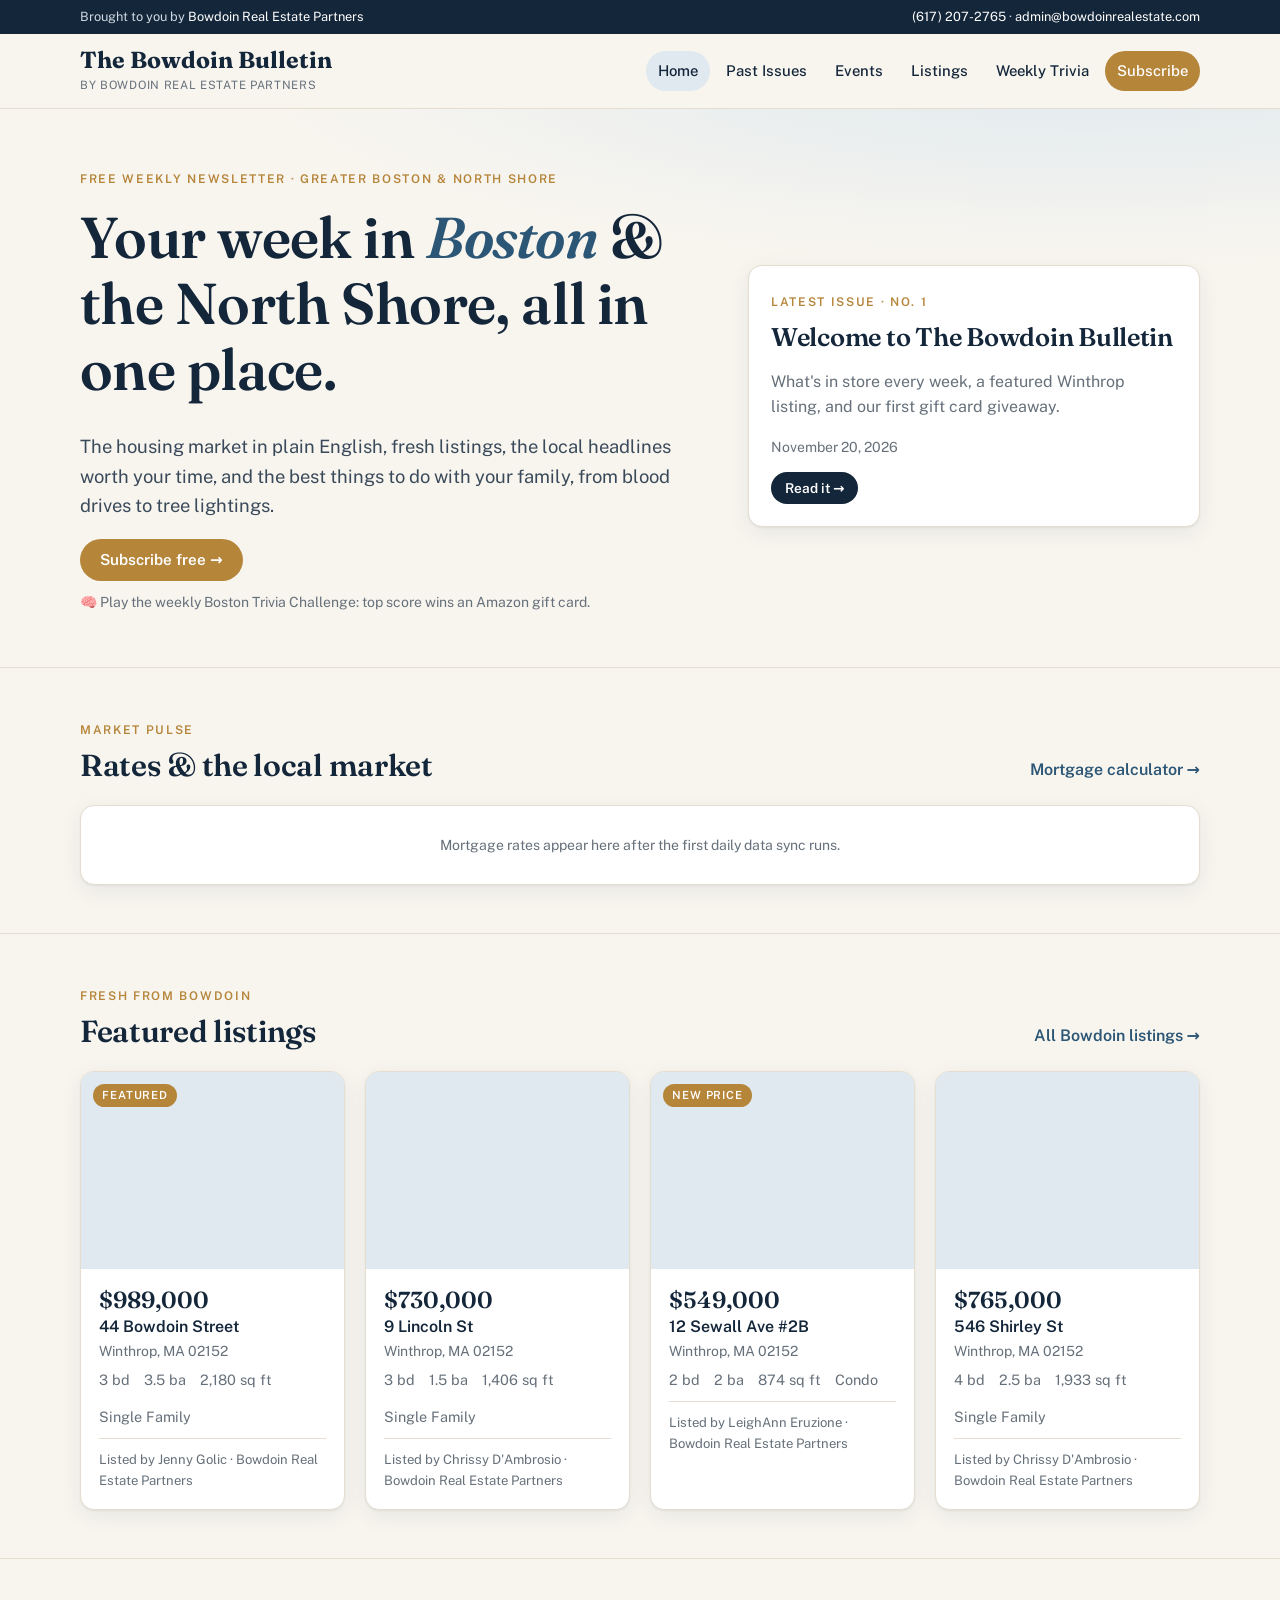
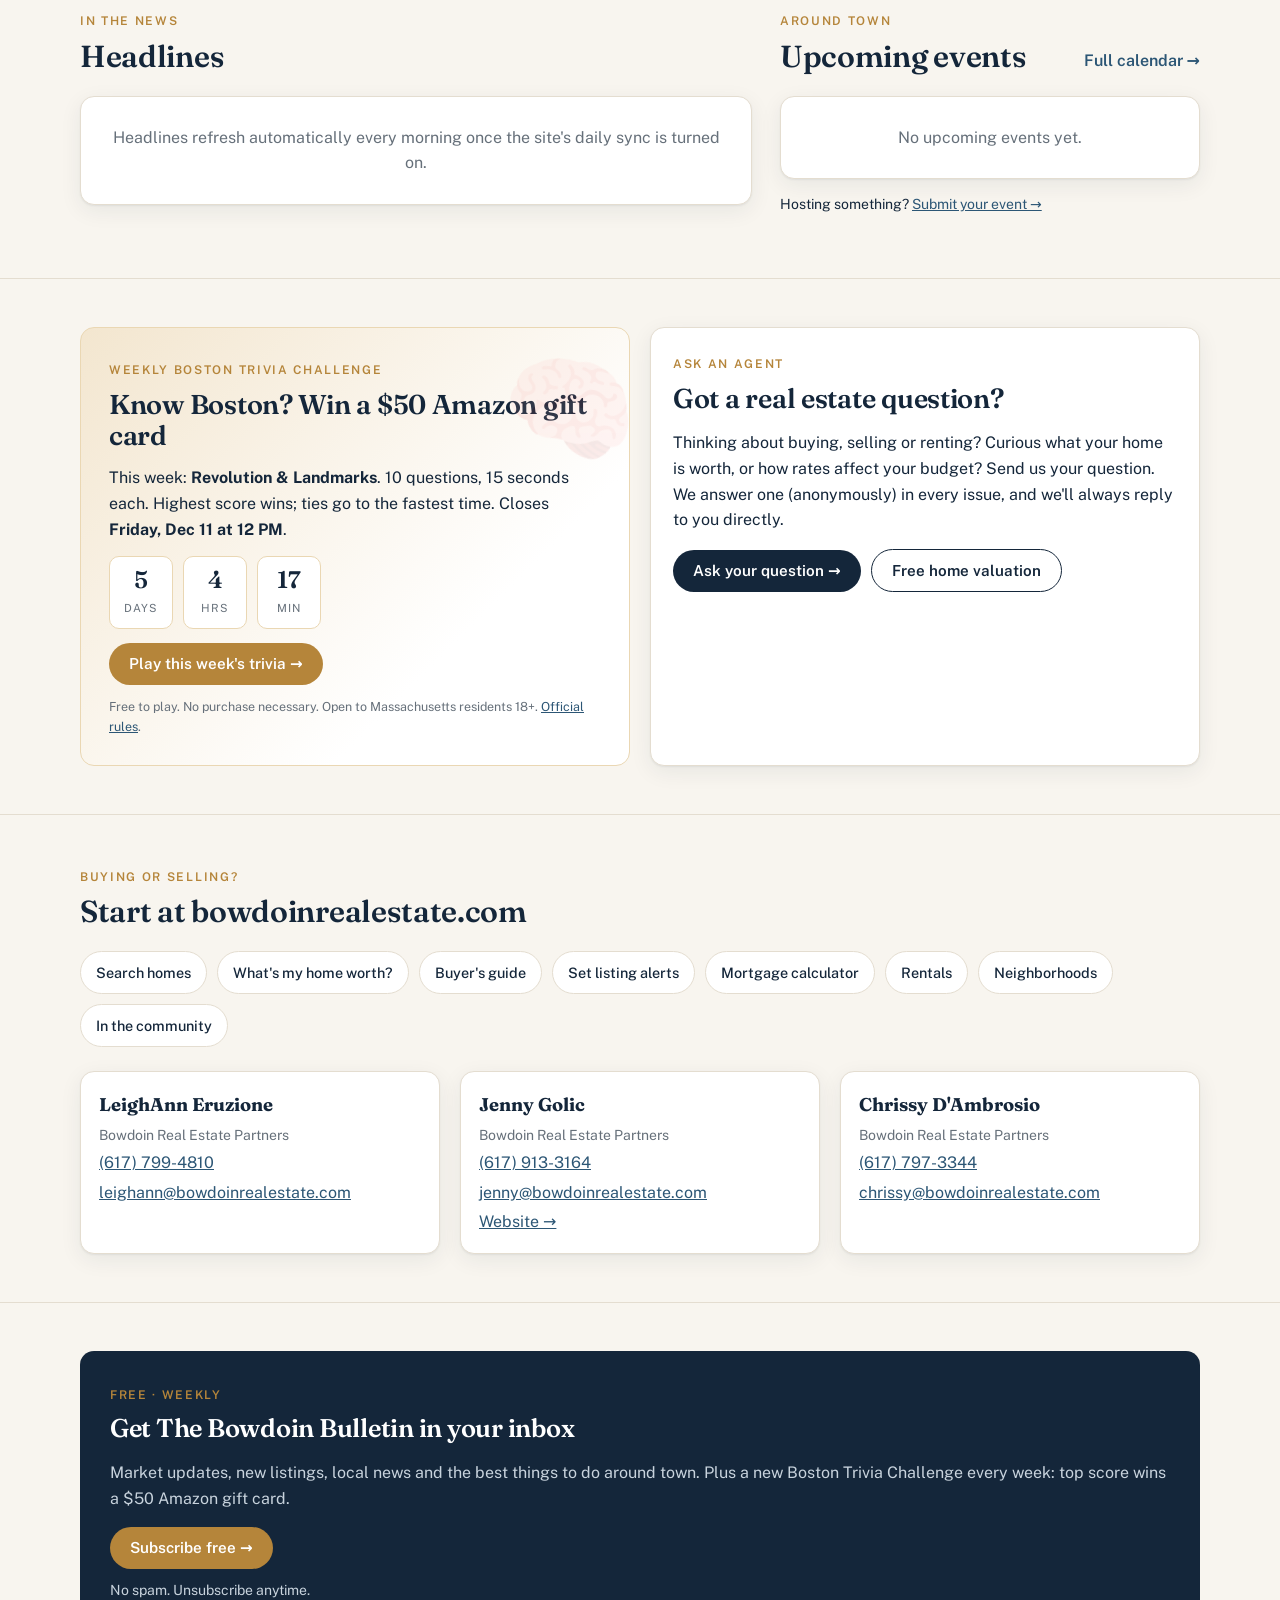
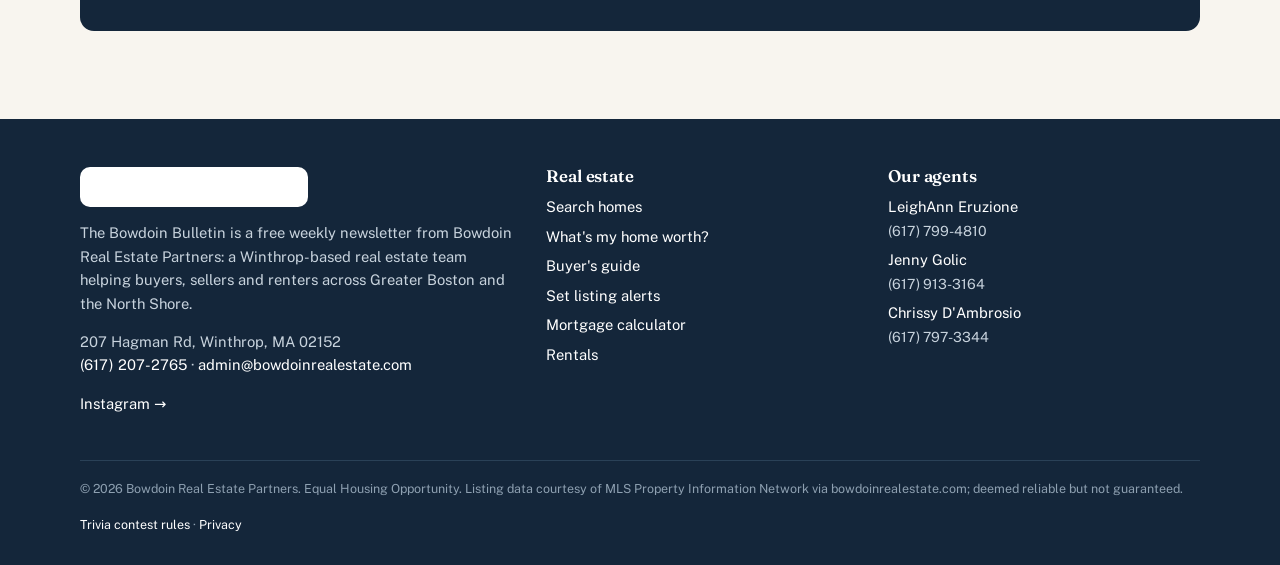
==== index.html @ b5dbdab1 "Add files via upload" ====
<!doctype html>
<html lang="en">
<head>
<meta charset="utf-8"><meta name="viewport" content="width=device-width,initial-scale=1">
<title>Home</title>
<meta name="description" content="A free weekly newsletter from Bowdoin Real Estate Partners: real estate news, Boston & North Shore headlines, local events and a weekly Amazon gift card giveaway.">
<meta property="og:title" content="The Bowdoin Bulletin"><meta property="og:description" content="Real estate, local news & things to do around Boston and the North Shore.">
<meta property="og:image" content="https://brndna-prod.s3.us-east-2.amazonaws.com/logos/brokerage/qqoeOxto20YeJ4pOu4V8xGbUeln1/logo_b227968c.webp">
<link rel="icon" href="assets/favicon.svg">
<link rel="stylesheet" href="assets/style.css">
<script src="assets/app.js" defer></script>
</head>
<body data-page="home">
<main>
  <section class="hero"><div class="wrap hero-grid">
    <div>
      <span class="eyebrow">Free weekly newsletter · Greater Boston &amp; North Shore</span>
      <h1 style="margin-top:14px">Your week in <em>Boston</em> &amp; the North Shore, all in one place.</h1>
      <p class="lead">The housing market in plain English, fresh listings, the local headlines worth your time, and the best things to do with your family, from blood drives to tree lightings.</p>
      <div id="hero-signup"></div>
      <p class="small muted" style="margin-top:10px">🧠 Play the weekly Boston Trivia Challenge: top score wins an Amazon gift card.</p>
    </div>
    <div id="latest"></div>
  </div></section>

  <section class="block"><div class="wrap">
    <div class="sec-head"><div><span class="eyebrow">Market pulse</span><h2>Rates &amp; the local market</h2></div>
      <a class="more" href="https://www.bowdoinrealestate.com/mortgage-calculator" target="_blank" rel="noopener">Mortgage calculator →</a></div>
    <div id="market"></div>
  </div></section>

  <section class="block"><div class="wrap">
    <div class="sec-head"><div><span class="eyebrow">Fresh from Bowdoin</span><h2>Featured listings</h2></div>
      <a class="more" id="listings-more" href="#" target="_blank" rel="noopener">All Bowdoin listings →</a></div>
    <div class="grid g4" id="listings"></div>
  </div></section>

  <section class="block"><div class="wrap two-col">
    <div>
      <div class="sec-head"><div><span class="eyebrow">In the news</span><h2>Headlines</h2></div></div>
      <div id="news"></div>
    </div>
    <div>
      <div class="sec-head"><div><span class="eyebrow">Around town</span><h2>Upcoming events</h2></div><a class="more" href="events.html">Full calendar →</a></div>
      <div class="grid" style="gap:12px" id="events"></div>
      <p class="small" style="margin-top:14px">Hosting something? <a id="event-btn" href="#" target="_blank" rel="noopener">Submit your event →</a></p>
    </div>
  </div></section>

  <section class="block"><div class="wrap grid g2">
    <div id="giveaway"></div>
    <div class="card pad" id="ask">
      <span class="eyebrow">Ask an agent</span>
      <h3 style="font-size:1.7rem;margin-top:8px">Got a real estate question?</h3>
      <p>Thinking about buying, selling or renting? Curious what your home is worth, or how rates affect your budget? Send us your question. We answer one (anonymously) in every issue, and we'll always reply to you directly.</p>
      <a class="btn" id="ask-btn" href="#" target="_blank" rel="noopener">Ask your question →</a>
      <a class="btn ghost" style="margin-left:6px" href="https://www.bowdoinrealestate.com/home-valuation" target="_blank" rel="noopener">Free home valuation</a>
    </div>
  </div></section>

  <section class="block"><div class="wrap">
    <div class="sec-head"><div><span class="eyebrow">Buying or selling?</span><h2>Start at bowdoinrealestate.com</h2></div></div>
    <div class="quick-links" id="quick"></div>
    <div class="grid g3" id="agents" style="margin-top:24px"></div>
  </div></section>

  <section class="block"><div class="wrap" id="signup-box"></div></section>
</main>
</body>
</html>
---- assets/style.css ----
@import url('https://fonts.googleapis.com/css2?family=Fraunces:opsz,wght@9..144,400;9..144,600;9..144,700&family=Public+Sans:wght@400;500;600;700&display=swap');

:root{
  --ink:#14263a; --harbor:#2c5675; --sea:#dfe9ef; --brass:#b5853a; --brass-soft:#f3e6cf;
  --paper:#f8f5ef; --card:#ffffff; --line:#e4ddd0; --muted:#66707a; --good:#2f7a52; --bad:#a8432f;
  --radius:14px; --shadow:0 1px 2px rgba(20,38,58,.06),0 6px 22px rgba(20,38,58,.07);
  --serif:'Fraunces',Georgia,serif; --sans:'Public Sans',system-ui,-apple-system,Segoe UI,sans-serif;
}
*{box-sizing:border-box}
html{scroll-behavior:smooth}
body{margin:0;background:var(--paper);color:var(--ink);font:16px/1.6 var(--sans);-webkit-font-smoothing:antialiased}
img{max-width:100%;display:block}
a{color:var(--harbor)}
a:hover{color:var(--brass)}
h1,h2,h3,h4{font-family:var(--serif);line-height:1.15;margin:0 0 .5em;font-weight:600;letter-spacing:-.01em}
.wrap{max-width:1160px;margin:0 auto;padding:0 20px}
.muted{color:var(--muted)}
.small{font-size:.875rem}
.eyebrow{font:600 .75rem/1 var(--sans);letter-spacing:.14em;text-transform:uppercase;color:var(--brass)}

/* ---------- header ---------- */
.topbar{background:var(--ink);color:#cfd9e2;font-size:.8rem}
.topbar .wrap{display:flex;justify-content:space-between;gap:12px;padding:7px 20px;flex-wrap:wrap}
.topbar a{color:#fff;text-decoration:none}
.masthead{background:var(--paper);border-bottom:1px solid var(--line);position:sticky;top:0;z-index:20;backdrop-filter:saturate(1.2) blur(6px)}
.masthead .wrap{display:flex;align-items:center;justify-content:space-between;gap:16px;padding:14px 20px}
.brand{display:flex;align-items:center;gap:12px;text-decoration:none;color:var(--ink)}
.brand-name{font:700 1.45rem/1 var(--serif)}
.brand-sub{font-size:.72rem;color:var(--muted);letter-spacing:.06em;text-transform:uppercase;margin-top:4px}
nav.main{display:flex;gap:4px;flex-wrap:wrap;align-items:center}
nav.main a{text-decoration:none;color:var(--ink);font-weight:500;font-size:.93rem;padding:8px 12px;border-radius:999px}
nav.main a:hover,nav.main a.active{background:var(--sea);color:var(--ink)}
nav.main a.cta{background:var(--brass);color:#fff}
nav.main a.cta:hover{background:var(--ink)}
.menu-btn{display:none;background:none;border:1px solid var(--line);border-radius:10px;padding:8px 12px;font:inherit}
@media (max-width:860px){
  .menu-btn{display:block}
  nav.main{display:none;position:absolute;top:100%;left:0;right:0;background:var(--paper);flex-direction:column;align-items:stretch;padding:10px 20px 18px;border-bottom:1px solid var(--line)}
  nav.main.open{display:flex}
}

/* ---------- hero ---------- */
.hero{padding:56px 0 40px;border-bottom:1px solid var(--line);background:
  radial-gradient(1200px 300px at 85% -10%,var(--sea),transparent 70%)}
.hero-grid{display:grid;grid-template-columns:1.25fr .9fr;gap:40px;align-items:center}
.hero h1{font-size:clamp(2.2rem,4.6vw,3.6rem);font-weight:600}
.hero h1 em{font-style:italic;color:var(--harbor)}
.hero p.lead{font-size:1.15rem;color:#3a4a5a;max-width:34em}
@media (max-width:860px){.hero-grid{grid-template-columns:1fr}}

/* ---------- sections & cards ---------- */
section.block{padding:48px 0}
section.block + section.block{border-top:1px solid var(--line)}
.sec-head{display:flex;justify-content:space-between;align-items:end;gap:16px;margin-bottom:22px;flex-wrap:wrap}
.sec-head h2{font-size:1.9rem;margin:6px 0 0}
.sec-head a.more{font-weight:600;text-decoration:none;white-space:nowrap}
.card{background:var(--card);border:1px solid var(--line);border-radius:var(--radius);box-shadow:var(--shadow)}
.pad{padding:22px}
.grid{display:grid;gap:20px}
.g2{grid-template-columns:repeat(2,1fr)} .g3{grid-template-columns:repeat(3,1fr)} .g4{grid-template-columns:repeat(4,1fr)}
@media (max-width:980px){.g4{grid-template-columns:repeat(2,1fr)} .g3{grid-template-columns:repeat(2,1fr)}}
@media (max-width:640px){.g2,.g3,.g4{grid-template-columns:1fr}}
.two-col{display:grid;grid-template-columns:1.6fr 1fr;gap:28px}
@media (max-width:900px){.two-col{grid-template-columns:1fr}}

.btn{display:inline-flex;align-items:center;gap:8px;border:0;border-radius:999px;padding:12px 20px;font:600 .95rem var(--sans);cursor:pointer;text-decoration:none;background:var(--ink);color:#fff;transition:.15s}
.btn:hover{background:var(--brass);color:#fff}
.btn.brass{background:var(--brass)} .btn.brass:hover{background:var(--ink)}
.btn.ghost{background:transparent;color:var(--ink);border:1px solid var(--ink)}
.btn.ghost:hover{background:var(--ink);color:#fff}
.btn.sm{padding:8px 14px;font-size:.85rem}

/* ---------- signup ---------- */
.signup{display:flex;gap:8px;flex-wrap:wrap;margin-top:16px}
.signup input{flex:1 1 220px;padding:13px 16px;border:1px solid var(--line);border-radius:999px;font:inherit;background:#fff}
.signup input:focus{outline:2px solid var(--harbor);outline-offset:1px}
.signup-box{background:var(--ink);color:#fff;border-radius:var(--radius);padding:30px}
.signup-box h3{font-size:1.6rem}
.signup-box p{color:#c8d3dd}
.signup-box .btn{background:var(--brass)} .signup-box .btn:hover{background:#fff;color:var(--ink)}

/* ---------- listing ---------- */
.listing{overflow:hidden;display:flex;flex-direction:column;text-decoration:none;color:inherit;transition:transform .15s}
.listing:hover{transform:translateY(-3px);color:inherit}
.listing .ph{aspect-ratio:4/3;background:var(--sea) center/cover no-repeat;position:relative}
.listing .badge{position:absolute;top:12px;left:12px}
.listing .body{padding:16px 18px 18px}
.listing .price{font:600 1.45rem var(--serif)}
.listing .addr{font-weight:600}
.listing .facts{display:flex;gap:14px;color:var(--muted);font-size:.9rem;margin-top:6px;flex-wrap:wrap}
.listing .agent{font-size:.82rem;color:var(--muted);margin-top:10px;border-top:1px solid var(--line);padding-top:10px}
.listing.wide{flex-direction:row}
.listing.wide .ph{flex:0 0 46%;aspect-ratio:auto;min-height:240px}
@media (max-width:640px){.listing.wide{flex-direction:column}.listing.wide .ph{min-height:200px}}
.badge{display:inline-block;font:600 .7rem/1 var(--sans);letter-spacing:.08em;text-transform:uppercase;padding:6px 9px;border-radius:999px;background:var(--brass);color:#fff}
.badge.alt{background:var(--sea);color:var(--ink)}
.badge.warn{background:#fde7d9;color:#8a3a1a}

/* ---------- events ---------- */
.event{display:grid;grid-template-columns:72px 1fr;gap:16px;padding:16px;align-items:start}
.datebox{background:var(--sea);border-radius:12px;text-align:center;padding:8px 0}
.datebox .m{font:700 .72rem var(--sans);letter-spacing:.12em;text-transform:uppercase;color:var(--harbor)}
.datebox .d{font:600 1.8rem/1.05 var(--serif)}
.datebox .w{font-size:.72rem;color:var(--muted)}
.event h4{font-size:1.12rem;margin:0 0 4px}
.event .meta{font-size:.87rem;color:var(--muted)}
.event .desc{font-size:.93rem;margin:6px 0 8px}
.event .acts{display:flex;gap:10px;flex-wrap:wrap;font-size:.85rem}
.event .acts a,.event .acts button{background:none;border:0;padding:0;color:var(--harbor);font:600 .85rem var(--sans);cursor:pointer;text-decoration:none}
.chips{display:flex;gap:8px;flex-wrap:wrap;margin-bottom:18px}
.chip{border:1px solid var(--line);background:#fff;border-radius:999px;padding:7px 14px;font:500 .87rem var(--sans);cursor:pointer;color:var(--ink)}
.chip.on{background:var(--ink);border-color:var(--ink);color:#fff}
.filters{display:flex;gap:10px;flex-wrap:wrap;margin-bottom:14px}
.filters select,.filters input{padding:9px 12px;border-radius:10px;border:1px solid var(--line);font:inherit;background:#fff}

/* ---------- news ---------- */
.news-list{list-style:none;margin:0;padding:0}
.news-list li{padding:12px 0;border-bottom:1px solid var(--line)}
.news-list li:last-child{border-bottom:0}
.news-list a{text-decoration:none;color:var(--ink);font-weight:600}
.news-list a:hover{color:var(--harbor)}
.news-list .src{font-size:.8rem;color:var(--muted)}
.tabs{display:flex;gap:4px;border-bottom:1px solid var(--line);margin-bottom:6px;flex-wrap:wrap}
.tab{background:none;border:0;padding:10px 12px;font:600 .9rem var(--sans);color:var(--muted);cursor:pointer;border-bottom:2px solid transparent}
.tab.on{color:var(--ink);border-color:var(--brass)}

/* ---------- market ---------- */
.stat{padding:18px}
.stat .v{font:600 2rem/1.1 var(--serif)}
.stat .l{font-size:.85rem;color:var(--muted)}
.stat .c{font-size:.82rem;font-weight:600}
.up{color:var(--bad)} .down{color:var(--good)}

/* ---------- giveaway ---------- */
.give{background:linear-gradient(135deg,var(--brass-soft),#fff 70%);border:1px solid #ead7b3;border-radius:var(--radius);padding:28px;position:relative;overflow:hidden}
.give h3{font-size:1.7rem}
.give .count{display:flex;gap:10px;margin:14px 0}
.give .count div{background:#fff;border:1px solid #ead7b3;border-radius:10px;padding:8px 12px;text-align:center;min-width:64px}
.give .count b{display:block;font:600 1.5rem var(--serif)}
.give .count span{font-size:.7rem;text-transform:uppercase;letter-spacing:.1em;color:var(--muted)}
.give .fine{font-size:.78rem;color:var(--muted);margin-top:12px}
.give .gift{position:absolute;right:-10px;top:-10px;font-size:110px;opacity:.12;transform:rotate(12deg)}

/* ---------- issue / prose ---------- */
.prose{max-width:720px;margin:0 auto;font-size:1.06rem}
.prose h1{font-size:2.5rem}
.prose h2{font-size:1.6rem;margin-top:2.2em;padding-top:1em;border-top:1px solid var(--line)}
.prose p,.prose ul,.prose ol{margin:0 0 1.1em}
.prose .embed{margin:18px 0 22px}
.prose blockquote{margin:0 0 1.2em;padding:6px 18px;border-left:3px solid var(--brass);color:#3a4a5a}
.issue-row{display:grid;grid-template-columns:110px 1fr auto;gap:20px;align-items:center;padding:18px 22px;text-decoration:none;color:inherit}
.issue-row:hover{color:inherit;background:#fffdf8}
.issue-row .no{font:600 1.6rem var(--serif);color:var(--brass)}
@media (max-width:640px){.issue-row{grid-template-columns:1fr}}

/* ---------- footer ---------- */
footer.site{background:var(--ink);color:#c8d3dd;padding:48px 0 30px;margin-top:40px;font-size:.92rem}
footer.site a{color:#fff;text-decoration:none}
footer.site a:hover{color:var(--brass-soft)}
footer.site h4{color:#fff;font-size:1.05rem}
footer.site ul{list-style:none;padding:0;margin:0}
footer.site li{margin:6px 0}
.foot-grid{display:grid;grid-template-columns:1.4fr 1fr 1fr;gap:30px}
@media (max-width:780px){.foot-grid{grid-template-columns:1fr}}
.legal{border-top:1px solid #2a4157;margin-top:30px;padding-top:18px;font-size:.78rem;color:#8ea0b1;display:flex;justify-content:space-between;gap:16px;flex-wrap:wrap}
.logo-chip{background:#fff;border-radius:10px;padding:8px 12px;display:inline-block}
.logo-chip img{height:38px;width:auto}

.empty{padding:28px;text-align:center;color:var(--muted)}
.notice{background:#fff7e6;border:1px solid #f1d9a6;border-radius:10px;padding:10px 14px;font-size:.88rem;margin-bottom:16px}
.agent-card{padding:18px;display:flex;flex-direction:column;gap:4px}
.agent-card b{font-family:var(--serif);font-size:1.15rem}
.quick-links{display:flex;flex-wrap:wrap;gap:10px}
.quick-links a{background:#fff;border:1px solid var(--line);border-radius:999px;padding:9px 15px;text-decoration:none;color:var(--ink);font-weight:500;font-size:.9rem}
.quick-links a:hover{border-color:var(--brass);color:var(--brass)}
iframe.form{width:100%;min-height:900px;border:0;border-radius:var(--radius);background:#fff}
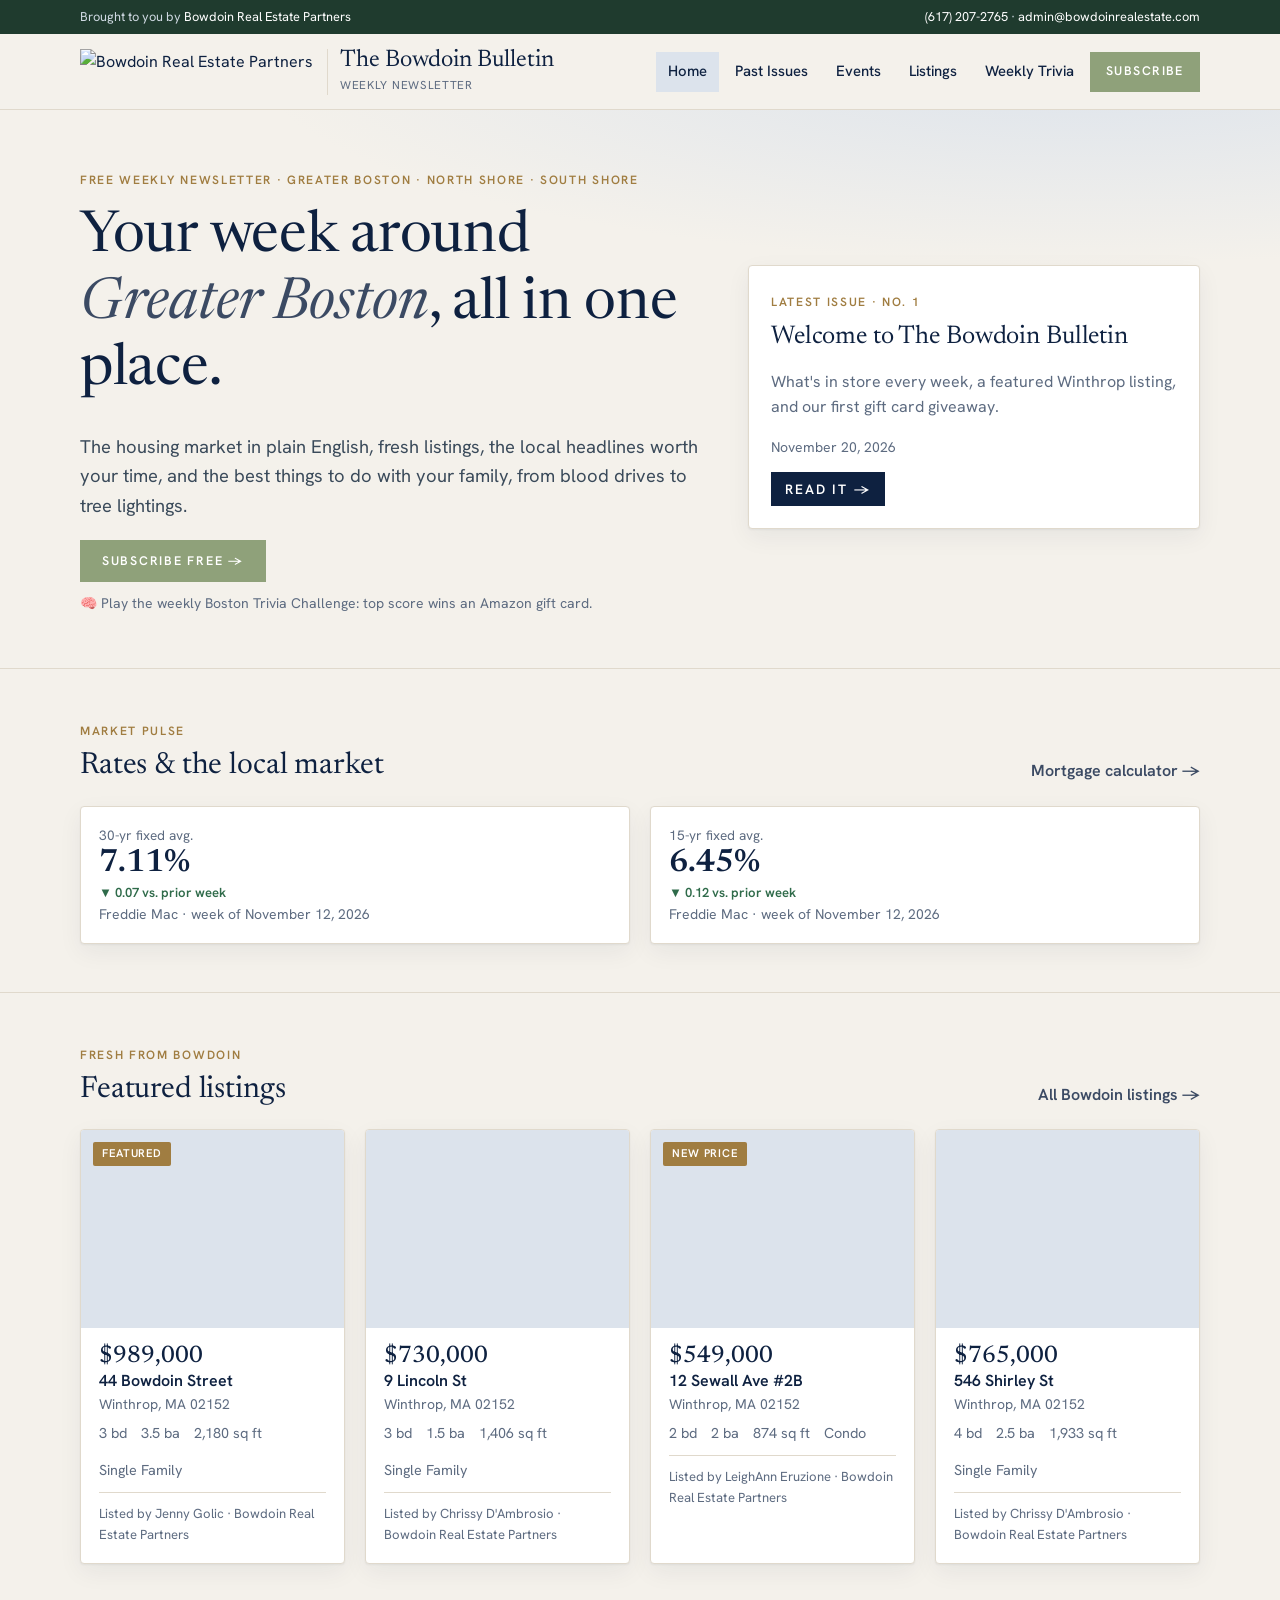
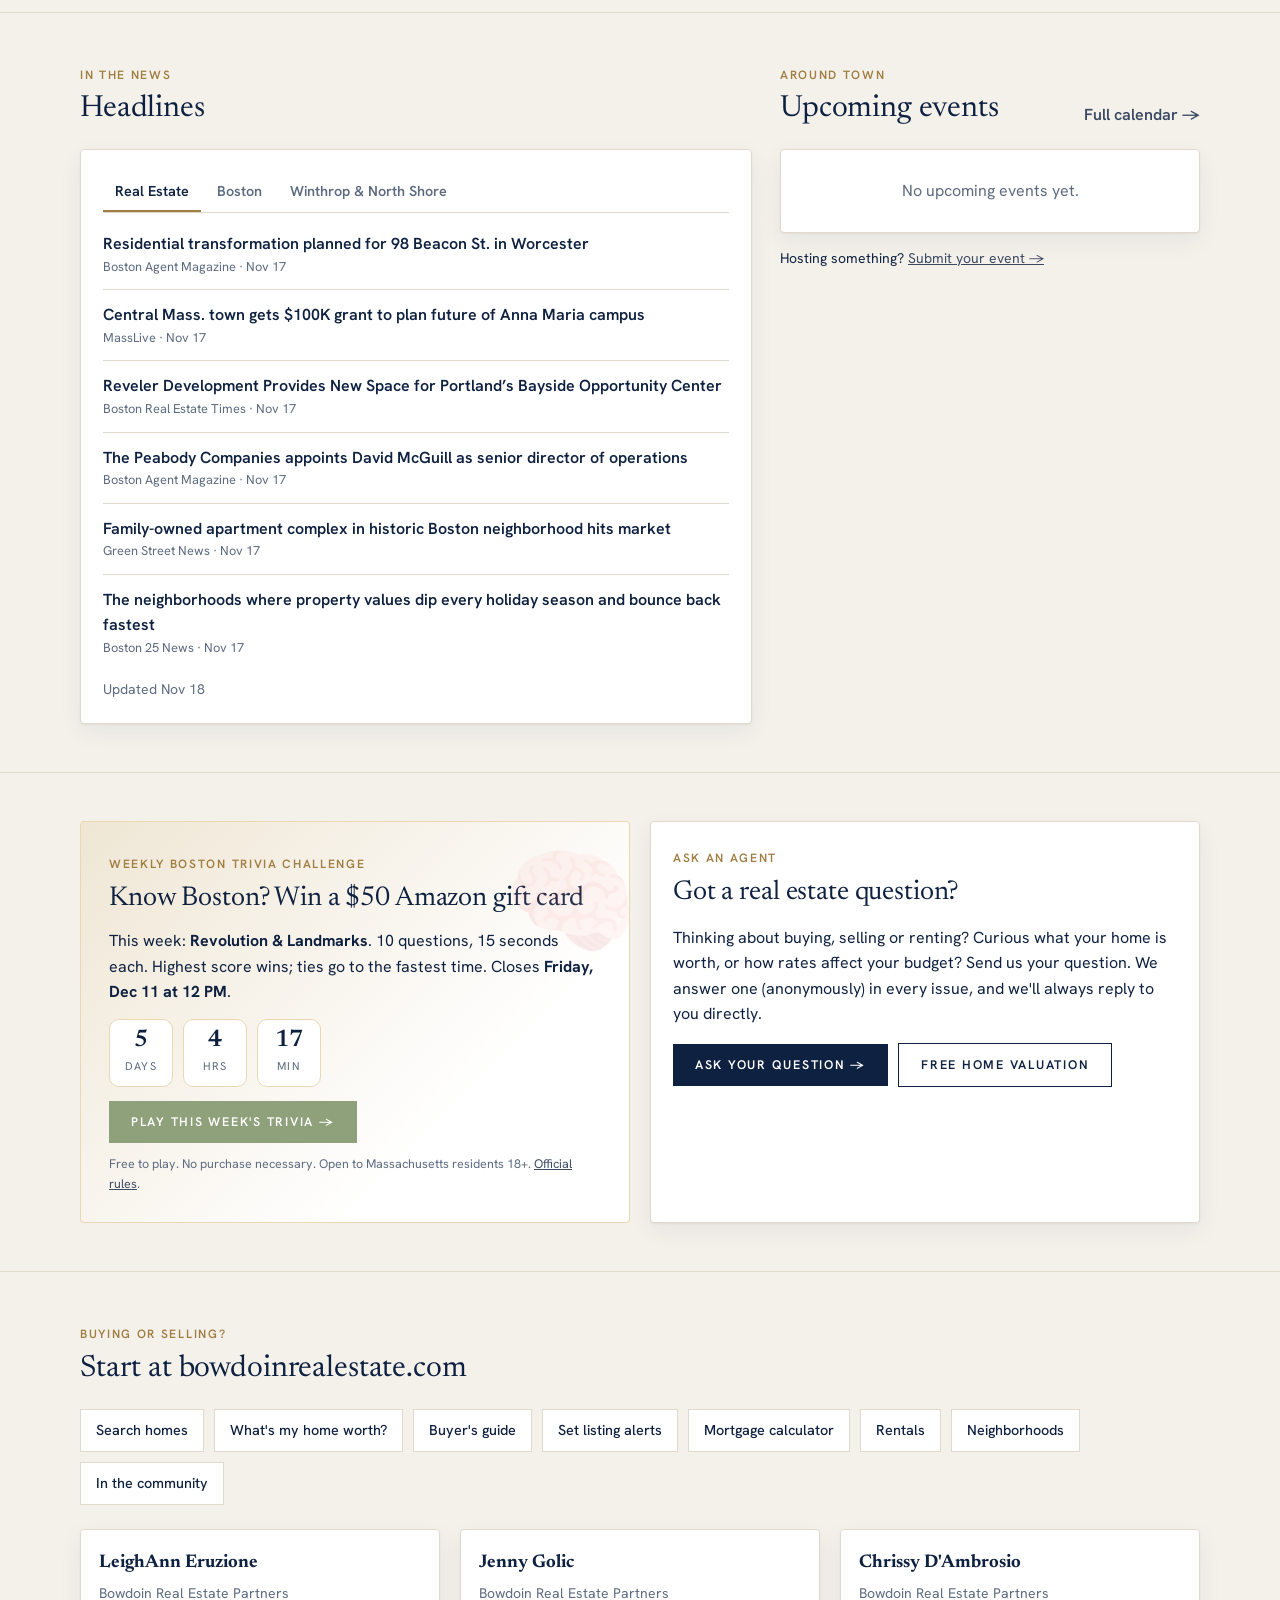
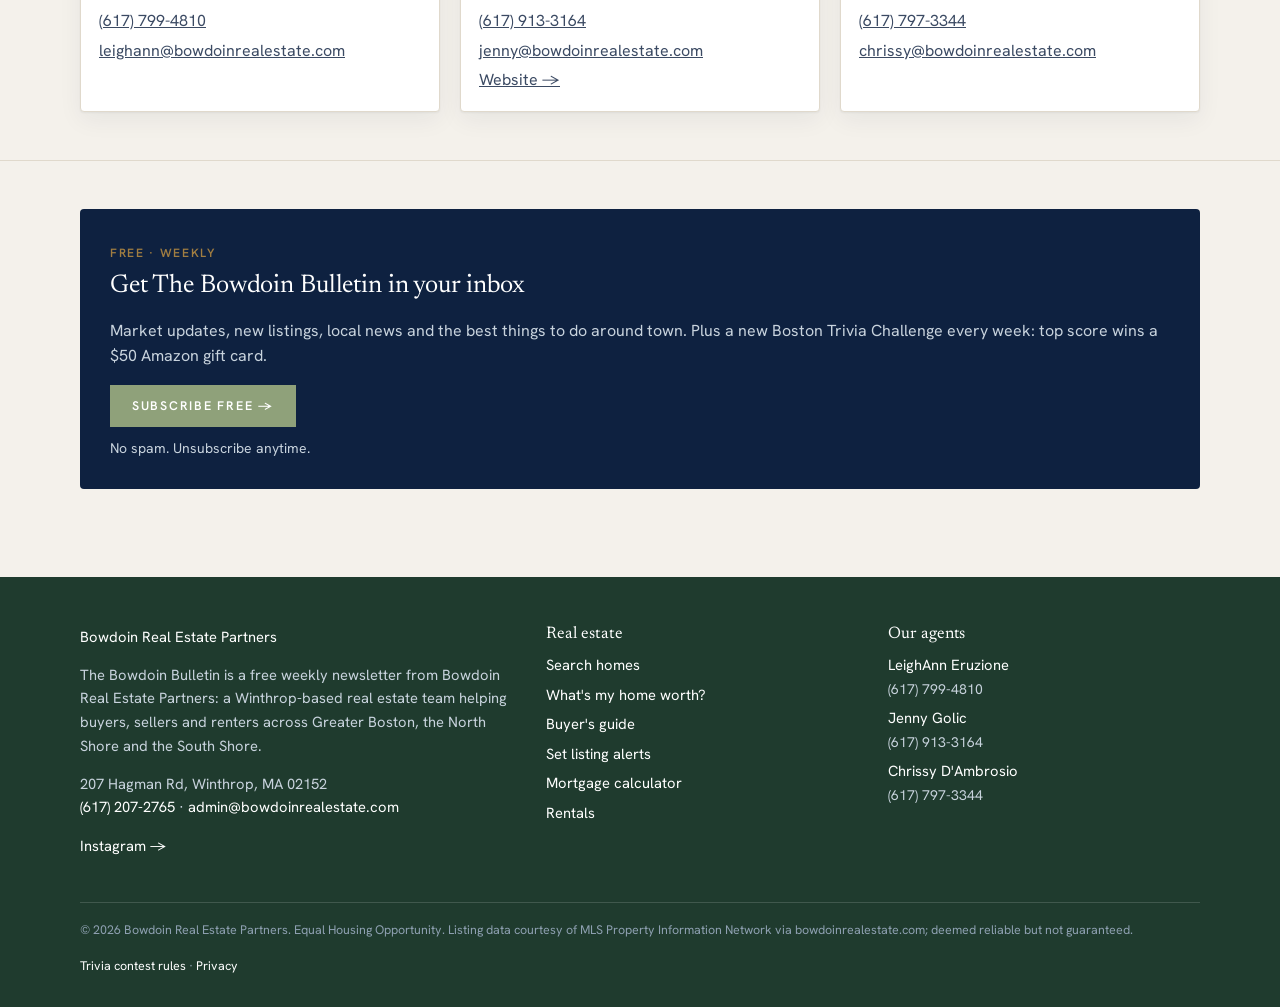
==== commit 846d7210: "Add files via upload" ====
--- a/index.html
+++ b/index.html
@@ -3,8 +3,8 @@
 <head>
 <meta charset="utf-8"><meta name="viewport" content="width=device-width,initial-scale=1">
 <title>Home</title>
-<meta name="description" content="A free weekly newsletter from Bowdoin Real Estate Partners: real estate news, Boston & North Shore headlines, local events and a weekly Amazon gift card giveaway.">
-<meta property="og:title" content="The Bowdoin Bulletin"><meta property="og:description" content="Real estate, local news & things to do around Boston and the North Shore.">
+<meta name="description" content="A free weekly newsletter from Bowdoin Real Estate Partners: real estate news, Greater Boston headlines, local events and a weekly Amazon gift card giveaway.">
+<meta property="og:title" content="The Bowdoin Bulletin"><meta property="og:description" content="Real estate, local news & things to do around Greater Boston.">
 <meta property="og:image" content="https://brndna-prod.s3.us-east-2.amazonaws.com/logos/brokerage/qqoeOxto20YeJ4pOu4V8xGbUeln1/logo_b227968c.webp">
 <link rel="icon" href="assets/favicon.svg">
 <link rel="stylesheet" href="assets/style.css">
@@ -14,8 +14,8 @@
 <main>
   <section class="hero"><div class="wrap hero-grid">
     <div>
-      <span class="eyebrow">Free weekly newsletter · Greater Boston &amp; North Shore</span>
-      <h1 style="margin-top:14px">Your week in <em>Boston</em> &amp; the North Shore, all in one place.</h1>
+      <span class="eyebrow">Free weekly newsletter · Greater Boston · North Shore · South Shore</span>
+      <h1 style="margin-top:14px">Your week around <em>Greater Boston</em>, all in one place.</h1>
       <p class="lead">The housing market in plain English, fresh listings, the local headlines worth your time, and the best things to do with your family, from blood drives to tree lightings.</p>
       <div id="hero-signup"></div>
       <p class="small muted" style="margin-top:10px">🧠 Play the weekly Boston Trivia Challenge: top score wins an Amazon gift card.</p>
--- a/assets/style.css
+++ b/assets/style.css
@@ -1,10 +1,12 @@
-@import url('https://fonts.googleapis.com/css2?family=Fraunces:opsz,wght@9..144,400;9..144,600;9..144,700&family=Public+Sans:wght@400;500;600;700&display=swap');
+@import url('https://fonts.googleapis.com/css2?family=Newsreader:ital,opsz,wght@0,6..72,300;0,6..72,400;0,6..72,500;1,6..72,400&family=Hanken+Grotesk:wght@400;500;600;700&display=swap');
 
 :root{
-  --ink:#14263a; --harbor:#2c5675; --sea:#dfe9ef; --brass:#b5853a; --brass-soft:#f3e6cf;
-  --paper:#f8f5ef; --card:#ffffff; --line:#e4ddd0; --muted:#66707a; --good:#2f7a52; --bad:#a8432f;
-  --radius:14px; --shadow:0 1px 2px rgba(20,38,58,.06),0 6px 22px rgba(20,38,58,.07);
-  --serif:'Fraunces',Georgia,serif; --sans:'Public Sans',system-ui,-apple-system,Segoe UI,sans-serif;
+  /* Bowdoin Real Estate Partners brand (from bowdoinrealestate.com) */
+  --ink:#0e2140; --harbor:#3b4a63; --sea:#dce3ec; --brass:#a07d41; --brass-soft:#efe6d4;
+  --sage:#8fa17a; --forest:#1f3b2e;
+  --paper:#f4f1eb; --card:#ffffff; --line:#e0d9cc; --muted:#5d6b80; --good:#2f6b4a; --bad:#a8432f;
+  --radius:4px; --shadow:0 1px 2px rgba(14,33,64,.05),0 8px 24px rgba(14,33,64,.06);
+  --serif:'Newsreader',Georgia,serif; --sans:'Hanken Grotesk',Arial,sans-serif;
 }
 *{box-sizing:border-box}
 html{scroll-behavior:smooth}
@@ -12,26 +14,28 @@
 img{max-width:100%;display:block}
 a{color:var(--harbor)}
 a:hover{color:var(--brass)}
-h1,h2,h3,h4{font-family:var(--serif);line-height:1.15;margin:0 0 .5em;font-weight:600;letter-spacing:-.01em}
+h1,h2,h3,h4{font-family:var(--serif);line-height:1.15;margin:0 0 .5em;font-weight:400;letter-spacing:-.005em}
 .wrap{max-width:1160px;margin:0 auto;padding:0 20px}
 .muted{color:var(--muted)}
 .small{font-size:.875rem}
 .eyebrow{font:600 .75rem/1 var(--sans);letter-spacing:.14em;text-transform:uppercase;color:var(--brass)}
 
 /* ---------- header ---------- */
-.topbar{background:var(--ink);color:#cfd9e2;font-size:.8rem}
+.topbar{background:var(--forest);color:#cfd9e2;font-size:.8rem}
 .topbar .wrap{display:flex;justify-content:space-between;gap:12px;padding:7px 20px;flex-wrap:wrap}
 .topbar a{color:#fff;text-decoration:none}
 .masthead{background:var(--paper);border-bottom:1px solid var(--line);position:sticky;top:0;z-index:20;backdrop-filter:saturate(1.2) blur(6px)}
 .masthead .wrap{display:flex;align-items:center;justify-content:space-between;gap:16px;padding:14px 20px}
 .brand{display:flex;align-items:center;gap:12px;text-decoration:none;color:var(--ink)}
-.brand-name{font:700 1.45rem/1 var(--serif)}
+.brand-name{font:400 1.5rem/1 var(--serif)}
+.brand-logo{height:46px;width:auto;padding-right:14px;border-right:1px solid var(--line)}
+@media (max-width:520px){.brand-logo{height:34px;padding-right:10px}.brand-name{font-size:1.2rem}.brand-sub{display:none}}
 .brand-sub{font-size:.72rem;color:var(--muted);letter-spacing:.06em;text-transform:uppercase;margin-top:4px}
 nav.main{display:flex;gap:4px;flex-wrap:wrap;align-items:center}
-nav.main a{text-decoration:none;color:var(--ink);font-weight:500;font-size:.93rem;padding:8px 12px;border-radius:999px}
+nav.main a{text-decoration:none;color:var(--ink);font-weight:500;font-size:.93rem;padding:8px 12px;border-radius:0}
 nav.main a:hover,nav.main a.active{background:var(--sea);color:var(--ink)}
-nav.main a.cta{background:var(--brass);color:#fff}
-nav.main a.cta:hover{background:var(--ink)}
+nav.main a.cta{background:var(--sage);color:#fff;border-radius:0;text-transform:uppercase;letter-spacing:.12em;font-size:.78rem;font-weight:600;padding:10px 16px}
+nav.main a.cta:hover{background:var(--forest)}
 .menu-btn{display:none;background:none;border:1px solid var(--line);border-radius:10px;padding:8px 12px;font:inherit}
 @media (max-width:860px){
   .menu-btn{display:block}
@@ -43,7 +47,7 @@
 .hero{padding:56px 0 40px;border-bottom:1px solid var(--line);background:
   radial-gradient(1200px 300px at 85% -10%,var(--sea),transparent 70%)}
 .hero-grid{display:grid;grid-template-columns:1.25fr .9fr;gap:40px;align-items:center}
-.hero h1{font-size:clamp(2.2rem,4.6vw,3.6rem);font-weight:600}
+.hero h1{font-size:clamp(2.2rem,4.6vw,3.6rem);font-weight:400}
 .hero h1 em{font-style:italic;color:var(--harbor)}
 .hero p.lead{font-size:1.15rem;color:#3a4a5a;max-width:34em}
 @media (max-width:860px){.hero-grid{grid-template-columns:1fr}}
@@ -63,21 +67,21 @@
 .two-col{display:grid;grid-template-columns:1.6fr 1fr;gap:28px}
 @media (max-width:900px){.two-col{grid-template-columns:1fr}}
 
-.btn{display:inline-flex;align-items:center;gap:8px;border:0;border-radius:999px;padding:12px 20px;font:600 .95rem var(--sans);cursor:pointer;text-decoration:none;background:var(--ink);color:#fff;transition:.15s}
+.btn{display:inline-flex;align-items:center;gap:8px;border:0;border-radius:0;padding:13px 22px;font:600 .78rem var(--sans);text-transform:uppercase;letter-spacing:.14em;cursor:pointer;text-decoration:none;background:var(--ink);color:#fff;transition:.15s}
 .btn:hover{background:var(--brass);color:#fff}
-.btn.brass{background:var(--brass)} .btn.brass:hover{background:var(--ink)}
+.btn.brass{background:var(--sage)} .btn.brass:hover{background:var(--forest)}
 .btn.ghost{background:transparent;color:var(--ink);border:1px solid var(--ink)}
 .btn.ghost:hover{background:var(--ink);color:#fff}
 .btn.sm{padding:8px 14px;font-size:.85rem}
 
 /* ---------- signup ---------- */
 .signup{display:flex;gap:8px;flex-wrap:wrap;margin-top:16px}
-.signup input{flex:1 1 220px;padding:13px 16px;border:1px solid var(--line);border-radius:999px;font:inherit;background:#fff}
+.signup input{flex:1 1 220px;padding:13px 16px;border:1px solid var(--line);border-radius:0;font:inherit;background:#fff}
 .signup input:focus{outline:2px solid var(--harbor);outline-offset:1px}
 .signup-box{background:var(--ink);color:#fff;border-radius:var(--radius);padding:30px}
 .signup-box h3{font-size:1.6rem}
 .signup-box p{color:#c8d3dd}
-.signup-box .btn{background:var(--brass)} .signup-box .btn:hover{background:#fff;color:var(--ink)}
+.signup-box .btn{background:var(--sage)} .signup-box .btn:hover{background:#fff;color:var(--ink)}
 
 /* ---------- listing ---------- */
 .listing{overflow:hidden;display:flex;flex-direction:column;text-decoration:none;color:inherit;transition:transform .15s}
@@ -85,14 +89,14 @@
 .listing .ph{aspect-ratio:4/3;background:var(--sea) center/cover no-repeat;position:relative}
 .listing .badge{position:absolute;top:12px;left:12px}
 .listing .body{padding:16px 18px 18px}
-.listing .price{font:600 1.45rem var(--serif)}
+.listing .price{font:500 1.5rem var(--serif)}
 .listing .addr{font-weight:600}
 .listing .facts{display:flex;gap:14px;color:var(--muted);font-size:.9rem;margin-top:6px;flex-wrap:wrap}
 .listing .agent{font-size:.82rem;color:var(--muted);margin-top:10px;border-top:1px solid var(--line);padding-top:10px}
 .listing.wide{flex-direction:row}
 .listing.wide .ph{flex:0 0 46%;aspect-ratio:auto;min-height:240px}
 @media (max-width:640px){.listing.wide{flex-direction:column}.listing.wide .ph{min-height:200px}}
-.badge{display:inline-block;font:600 .7rem/1 var(--sans);letter-spacing:.08em;text-transform:uppercase;padding:6px 9px;border-radius:999px;background:var(--brass);color:#fff}
+.badge{display:inline-block;font:600 .7rem/1 var(--sans);letter-spacing:.08em;text-transform:uppercase;padding:6px 9px;border-radius:2px;background:var(--brass);color:#fff}
 .badge.alt{background:var(--sea);color:var(--ink)}
 .badge.warn{background:#fde7d9;color:#8a3a1a}
 
@@ -108,7 +112,7 @@
 .event .acts{display:flex;gap:10px;flex-wrap:wrap;font-size:.85rem}
 .event .acts a,.event .acts button{background:none;border:0;padding:0;color:var(--harbor);font:600 .85rem var(--sans);cursor:pointer;text-decoration:none}
 .chips{display:flex;gap:8px;flex-wrap:wrap;margin-bottom:18px}
-.chip{border:1px solid var(--line);background:#fff;border-radius:999px;padding:7px 14px;font:500 .87rem var(--sans);cursor:pointer;color:var(--ink)}
+.chip{border:1px solid var(--line);background:#fff;border-radius:2px;padding:7px 14px;font:500 .87rem var(--sans);cursor:pointer;color:var(--ink)}
 .chip.on{background:var(--ink);border-color:var(--ink);color:#fff}
 .filters{display:flex;gap:10px;flex-wrap:wrap;margin-bottom:14px}
 .filters select,.filters input{padding:9px 12px;border-radius:10px;border:1px solid var(--line);font:inherit;background:#fff}
@@ -154,7 +158,7 @@
 @media (max-width:640px){.issue-row{grid-template-columns:1fr}}
 
 /* ---------- footer ---------- */
-footer.site{background:var(--ink);color:#c8d3dd;padding:48px 0 30px;margin-top:40px;font-size:.92rem}
+footer.site{background:var(--forest);color:#c8d3dd;padding:48px 0 30px;margin-top:40px;font-size:.92rem}
 footer.site a{color:#fff;text-decoration:none}
 footer.site a:hover{color:var(--brass-soft)}
 footer.site h4{color:#fff;font-size:1.05rem}
@@ -162,15 +166,15 @@
 footer.site li{margin:6px 0}
 .foot-grid{display:grid;grid-template-columns:1.4fr 1fr 1fr;gap:30px}
 @media (max-width:780px){.foot-grid{grid-template-columns:1fr}}
-.legal{border-top:1px solid #2a4157;margin-top:30px;padding-top:18px;font-size:.78rem;color:#8ea0b1;display:flex;justify-content:space-between;gap:16px;flex-wrap:wrap}
-.logo-chip{background:#fff;border-radius:10px;padding:8px 12px;display:inline-block}
-.logo-chip img{height:38px;width:auto}
+.legal{border-top:1px solid rgba(255,255,255,.15);margin-top:30px;padding-top:18px;font-size:.78rem;color:#8ea0b1;display:flex;justify-content:space-between;gap:16px;flex-wrap:wrap}
+.logo-chip{display:inline-block}
+.logo-chip img{height:56px;width:auto;filter:brightness(0) invert(1)}
 
 .empty{padding:28px;text-align:center;color:var(--muted)}
 .notice{background:#fff7e6;border:1px solid #f1d9a6;border-radius:10px;padding:10px 14px;font-size:.88rem;margin-bottom:16px}
 .agent-card{padding:18px;display:flex;flex-direction:column;gap:4px}
 .agent-card b{font-family:var(--serif);font-size:1.15rem}
 .quick-links{display:flex;flex-wrap:wrap;gap:10px}
-.quick-links a{background:#fff;border:1px solid var(--line);border-radius:999px;padding:9px 15px;text-decoration:none;color:var(--ink);font-weight:500;font-size:.9rem}
+.quick-links a{background:#fff;border:1px solid var(--line);border-radius:999px;padding:9px 15px;text-decoration:none;color:var(--ink);font-weight:500;font-size:.9rem;border-radius:0}
 .quick-links a:hover{border-color:var(--brass);color:var(--brass)}
 iframe.form{width:100%;min-height:900px;border:0;border-radius:var(--radius);background:#fff}
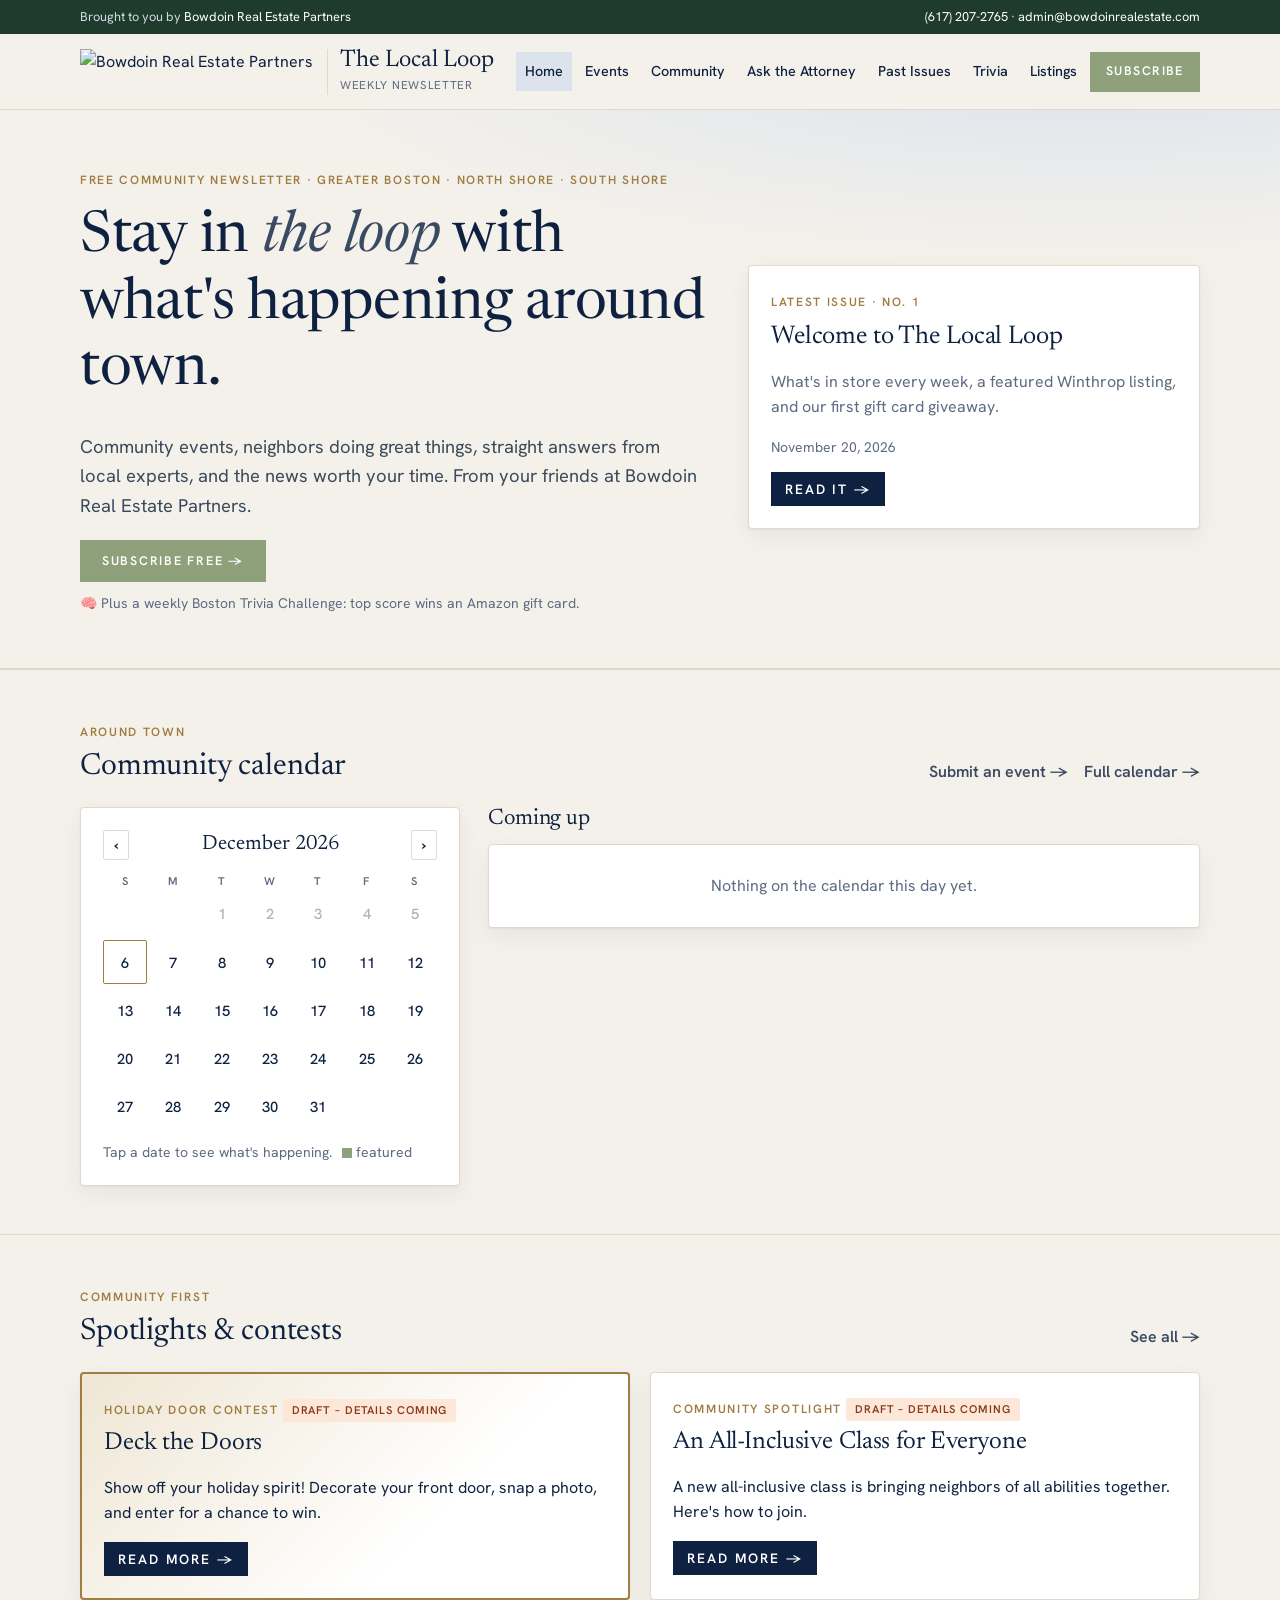
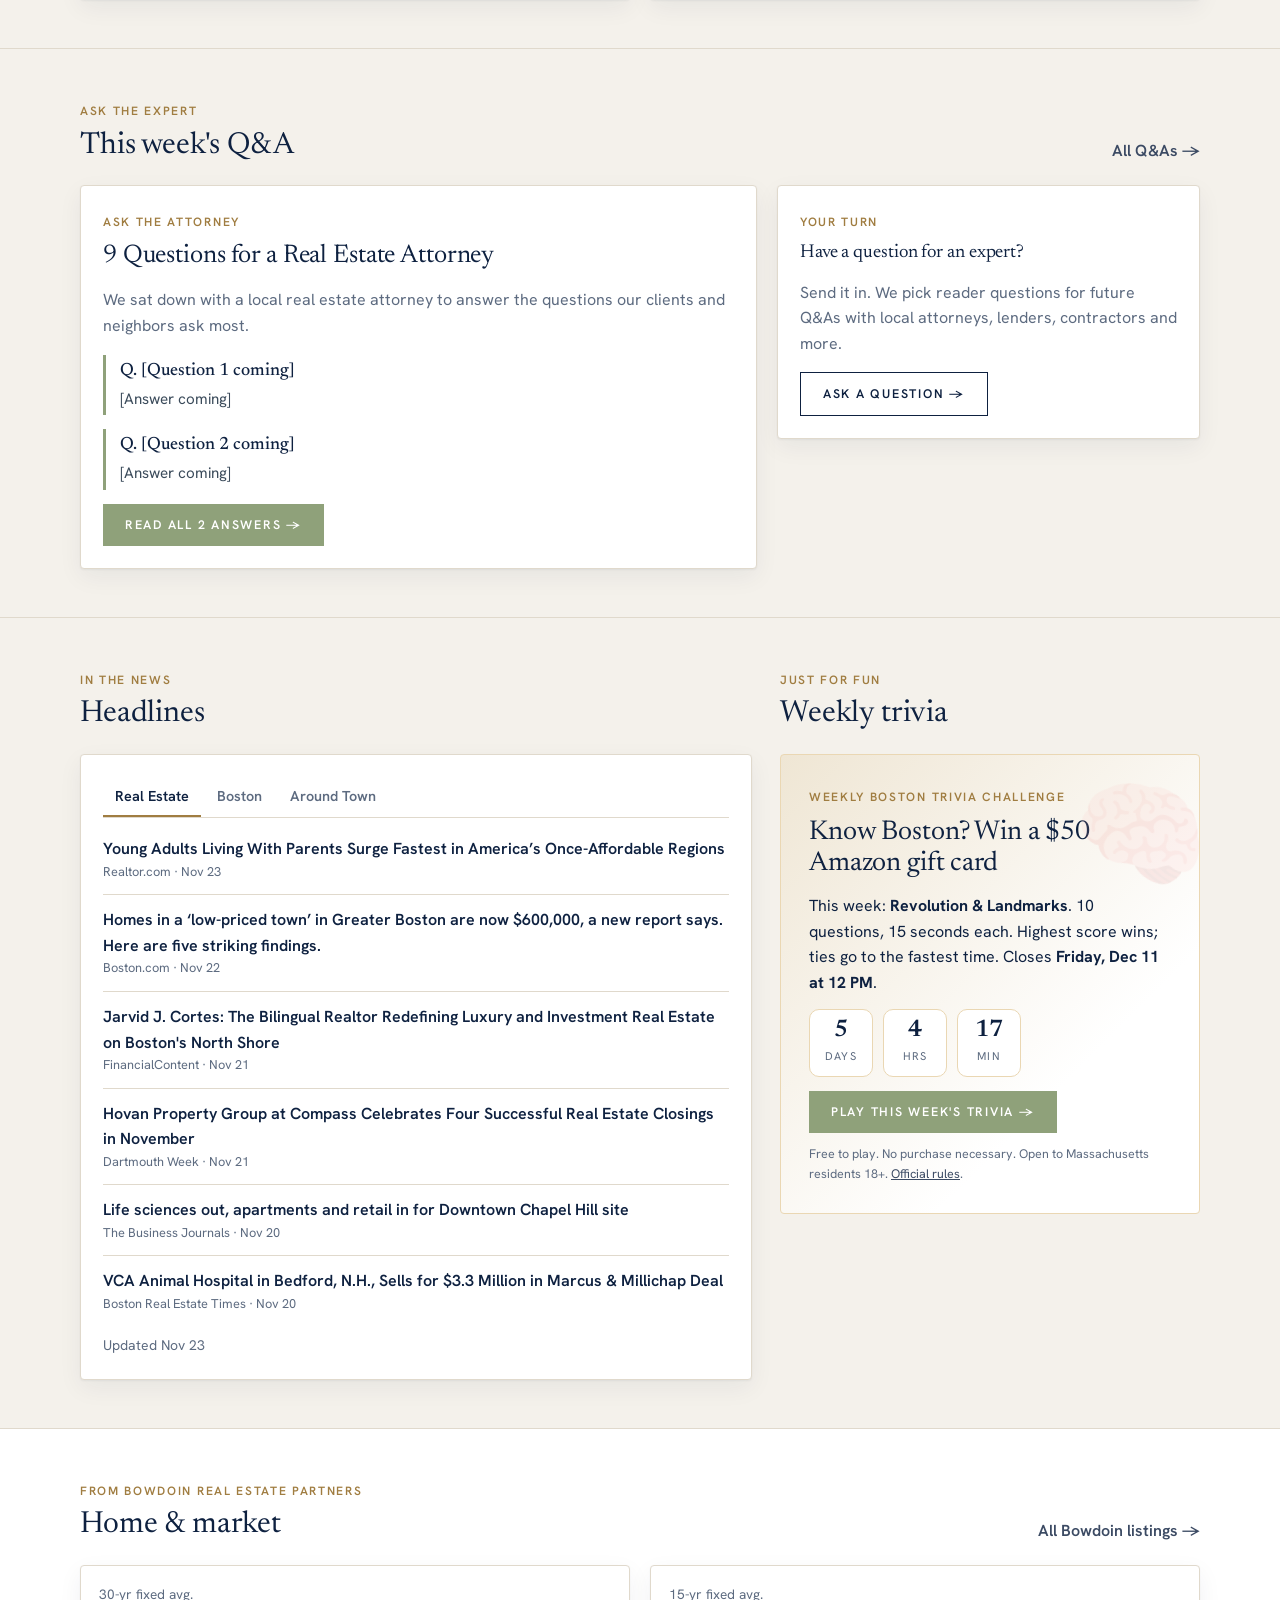
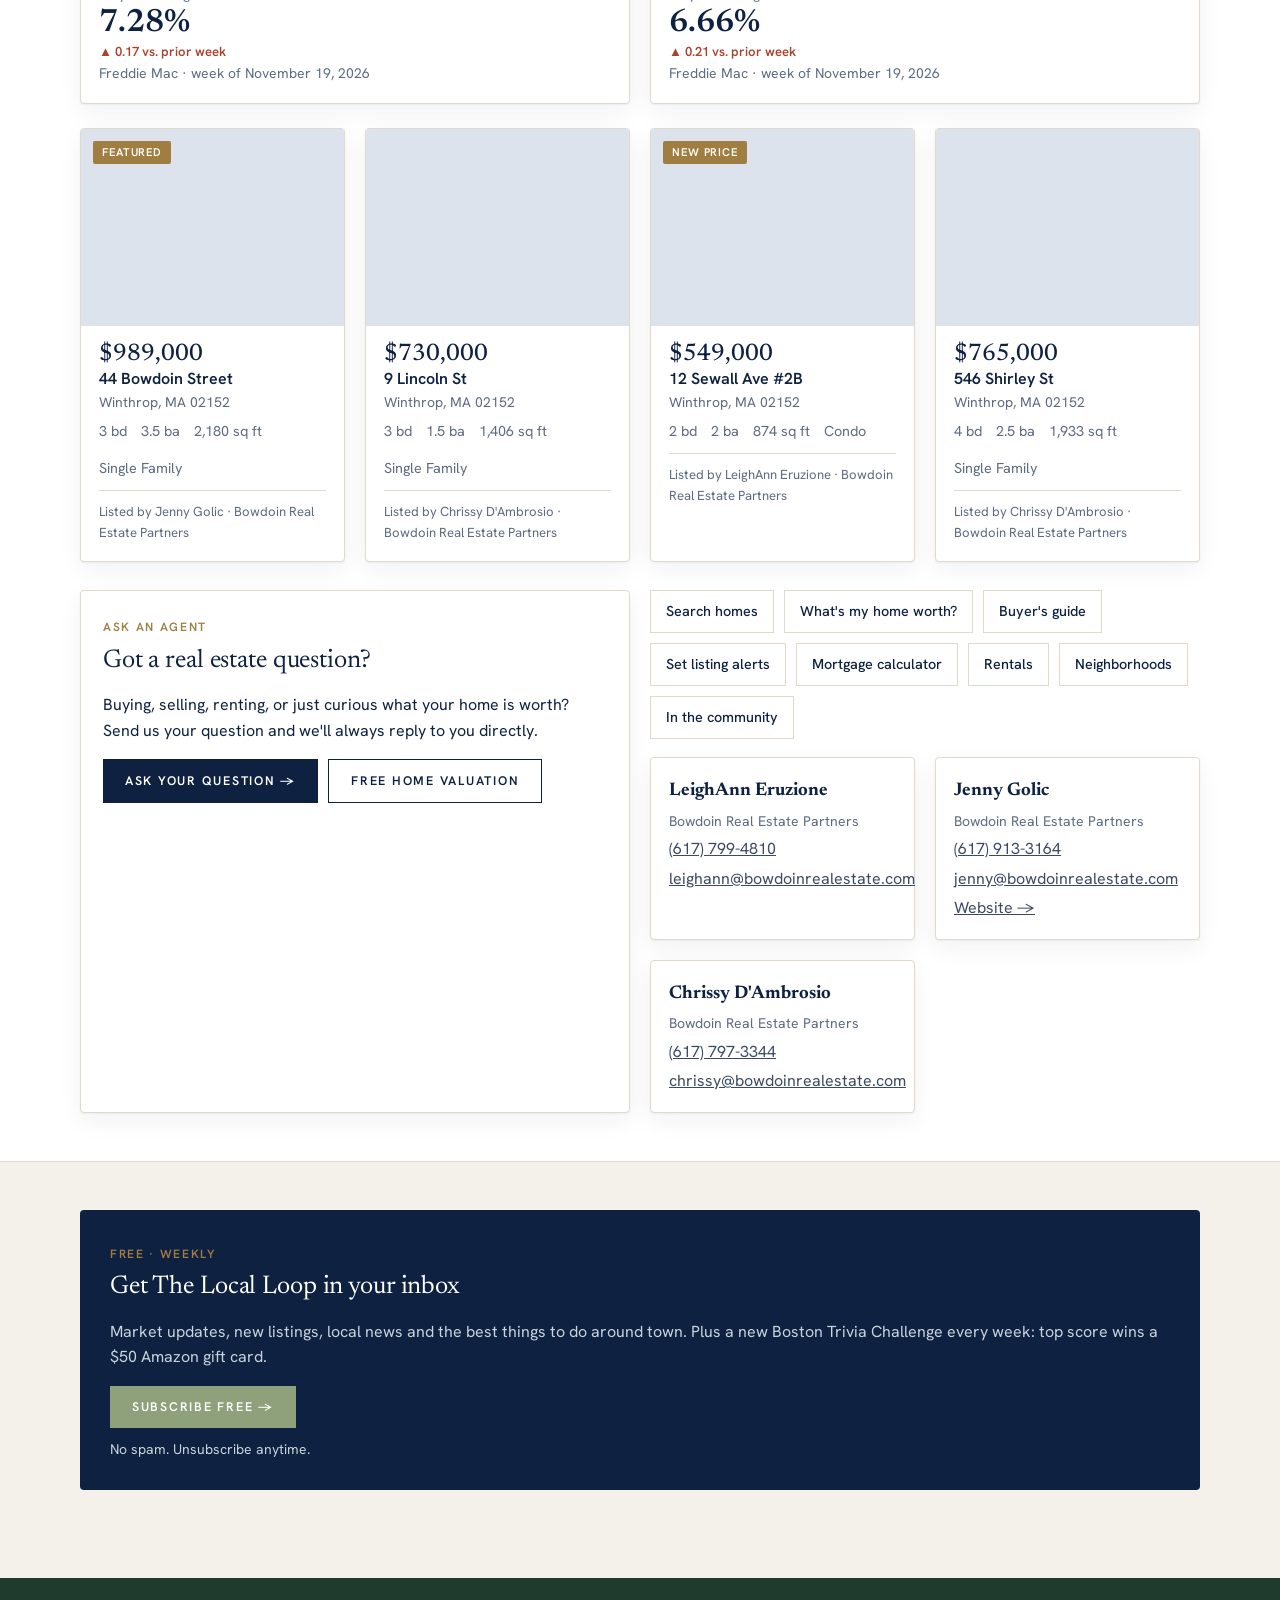
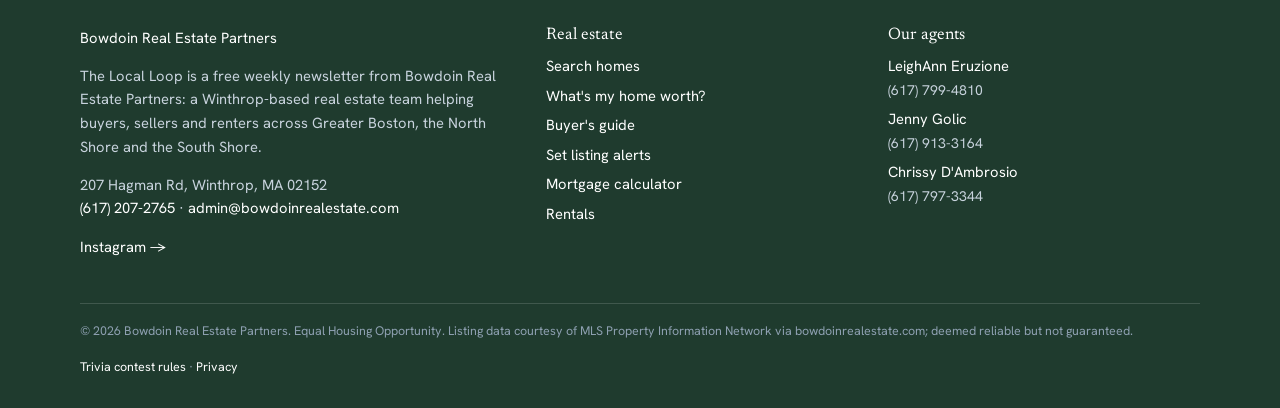
==== commit b164d164: "Add files via upload" ====
--- a/index.html
+++ b/index.html
@@ -3,36 +3,44 @@
 <head>
 <meta charset="utf-8"><meta name="viewport" content="width=device-width,initial-scale=1">
 <title>Home</title>
-<meta name="description" content="A free weekly newsletter from Bowdoin Real Estate Partners: real estate news, Greater Boston headlines, local events and a weekly Amazon gift card giveaway.">
-<meta property="og:title" content="The Bowdoin Bulletin"><meta property="og:description" content="Real estate, local news & things to do around Greater Boston.">
+<meta name="description" content="The Local Loop: a free community newsletter from Bowdoin Real Estate Partners. Local events, community spotlights, Q&As with local experts, Greater Boston news and real estate.">
+<meta property="og:title" content="The Local Loop"><meta property="og:description" content="Community news, events & real estate from your neighbors at Bowdoin Real Estate Partners.">
 <meta property="og:image" content="https://brndna-prod.s3.us-east-2.amazonaws.com/logos/brokerage/qqoeOxto20YeJ4pOu4V8xGbUeln1/logo_b227968c.webp">
 <link rel="icon" href="assets/favicon.svg">
 <link rel="stylesheet" href="assets/style.css">
 <script src="assets/app.js" defer></script>
+<script src="assets/community.js" defer></script>
 </head>
 <body data-page="home">
 <main>
   <section class="hero"><div class="wrap hero-grid">
     <div>
-      <span class="eyebrow">Free weekly newsletter · Greater Boston · North Shore · South Shore</span>
-      <h1 style="margin-top:14px">Your week around <em>Greater Boston</em>, all in one place.</h1>
-      <p class="lead">The housing market in plain English, fresh listings, the local headlines worth your time, and the best things to do with your family, from blood drives to tree lightings.</p>
+      <span class="eyebrow">Free community newsletter · Greater Boston · North Shore · South Shore</span>
+      <h1 style="margin-top:14px">Stay in <em>the loop</em> with what's happening around town.</h1>
+      <p class="lead">Community events, neighbors doing great things, straight answers from local experts, and the news worth your time. From your friends at Bowdoin Real Estate Partners.</p>
       <div id="hero-signup"></div>
-      <p class="small muted" style="margin-top:10px">🧠 Play the weekly Boston Trivia Challenge: top score wins an Amazon gift card.</p>
+      <p class="small muted" style="margin-top:10px">🧠 Plus a weekly Boston Trivia Challenge: top score wins an Amazon gift card.</p>
     </div>
     <div id="latest"></div>
   </div></section>
 
+  <section class="block"><div class="wrap" id="featured-event"></div></section>
+
   <section class="block"><div class="wrap">
-    <div class="sec-head"><div><span class="eyebrow">Market pulse</span><h2>Rates &amp; the local market</h2></div>
-      <a class="more" href="https://www.bowdoinrealestate.com/mortgage-calculator" target="_blank" rel="noopener">Mortgage calculator →</a></div>
-    <div id="market"></div>
+    <div class="sec-head"><div><span class="eyebrow">Around town</span><h2>Community calendar</h2></div>
+      <div style="display:flex;gap:16px;flex-wrap:wrap"><a class="more" id="event-btn" href="#" target="_blank" rel="noopener">Submit an event →</a><a class="more" href="events.html">Full calendar →</a></div></div>
+    <div id="calendar"></div>
+    <div id="events" hidden></div>
   </div></section>
 
   <section class="block"><div class="wrap">
-    <div class="sec-head"><div><span class="eyebrow">Fresh from Bowdoin</span><h2>Featured listings</h2></div>
-      <a class="more" id="listings-more" href="#" target="_blank" rel="noopener">All Bowdoin listings →</a></div>
-    <div class="grid g4" id="listings"></div>
+    <div class="sec-head"><div><span class="eyebrow">Community first</span><h2>Spotlights &amp; contests</h2></div><a class="more" href="spotlight.html">See all →</a></div>
+    <div id="features"></div>
+  </div></section>
+
+  <section class="block"><div class="wrap">
+    <div class="sec-head"><div><span class="eyebrow">Ask the expert</span><h2>This week's Q&amp;A</h2></div><a class="more" href="qa.html">All Q&amp;As →</a></div>
+    <div id="qa-teaser"></div>
   </div></section>
 
   <section class="block"><div class="wrap two-col">
@@ -41,27 +49,26 @@
       <div id="news"></div>
     </div>
     <div>
-      <div class="sec-head"><div><span class="eyebrow">Around town</span><h2>Upcoming events</h2></div><a class="more" href="events.html">Full calendar →</a></div>
-      <div class="grid" style="gap:12px" id="events"></div>
-      <p class="small" style="margin-top:14px">Hosting something? <a id="event-btn" href="#" target="_blank" rel="noopener">Submit your event →</a></p>
+      <div class="sec-head"><div><span class="eyebrow">Just for fun</span><h2>Weekly trivia</h2></div></div>
+      <div id="giveaway"></div>
     </div>
   </div></section>
 
-  <section class="block"><div class="wrap grid g2">
-    <div id="giveaway"></div>
-    <div class="card pad" id="ask">
-      <span class="eyebrow">Ask an agent</span>
-      <h3 style="font-size:1.7rem;margin-top:8px">Got a real estate question?</h3>
-      <p>Thinking about buying, selling or renting? Curious what your home is worth, or how rates affect your budget? Send us your question. We answer one (anonymously) in every issue, and we'll always reply to you directly.</p>
-      <a class="btn" id="ask-btn" href="#" target="_blank" rel="noopener">Ask your question →</a>
-      <a class="btn ghost" style="margin-left:6px" href="https://www.bowdoinrealestate.com/home-valuation" target="_blank" rel="noopener">Free home valuation</a>
+  <section class="block" style="background:#fff"><div class="wrap">
+    <div class="sec-head"><div><span class="eyebrow">From Bowdoin Real Estate Partners</span><h2>Home &amp; market</h2></div>
+      <a class="more" id="listings-more" href="#" target="_blank" rel="noopener">All Bowdoin listings →</a></div>
+    <div id="market" style="margin-bottom:24px"></div>
+    <div class="grid g4" id="listings"></div>
+    <div class="grid g2" style="margin-top:28px">
+      <div class="card pad" id="ask">
+        <span class="eyebrow">Ask an agent</span>
+        <h3 style="font-size:1.6rem;margin-top:8px">Got a real estate question?</h3>
+        <p>Buying, selling, renting, or just curious what your home is worth? Send us your question and we'll always reply to you directly.</p>
+        <div class="acts"><a class="btn" id="ask-btn" href="#" target="_blank" rel="noopener">Ask your question →</a>
+        <a class="btn ghost" href="https://www.bowdoinrealestate.com/home-valuation" target="_blank" rel="noopener">Free home valuation</a></div>
+      </div>
+      <div><div class="quick-links" id="quick"></div><div class="grid" id="agents" style="margin-top:18px;grid-template-columns:repeat(auto-fit,minmax(180px,1fr))"></div></div>
     </div>
-  </div></section>
-
-  <section class="block"><div class="wrap">
-    <div class="sec-head"><div><span class="eyebrow">Buying or selling?</span><h2>Start at bowdoinrealestate.com</h2></div></div>
-    <div class="quick-links" id="quick"></div>
-    <div class="grid g3" id="agents" style="margin-top:24px"></div>
   </div></section>
 
   <section class="block"><div class="wrap" id="signup-box"></div></section>
--- a/assets/style.css
+++ b/assets/style.css
@@ -178,3 +178,55 @@
 .quick-links a{background:#fff;border:1px solid var(--line);border-radius:999px;padding:9px 15px;text-decoration:none;color:var(--ink);font-weight:500;font-size:.9rem;border-radius:0}
 .quick-links a:hover{border-color:var(--brass);color:var(--brass)}
 iframe.form{width:100%;min-height:900px;border:0;border-radius:var(--radius);background:#fff}
+
+/* ---------- The Local Loop: community features ---------- */
+.acts{display:flex;gap:10px;flex-wrap:wrap;margin-top:14px}
+.feat-event{display:grid;grid-template-columns:160px 1fr;background:var(--forest);color:#fff;border-radius:var(--radius);overflow:hidden;box-shadow:var(--shadow)}
+.fe-date{background:var(--sage);text-align:center;padding:26px 10px;display:flex;flex-direction:column;justify-content:center}
+.fe-date .m{font:600 .8rem var(--sans);letter-spacing:.2em;text-transform:uppercase}
+.fe-date .d{font:400 4.2rem/1 var(--serif)}
+.fe-date .w{font-size:.9rem;opacity:.92}
+.fe-body{padding:28px 32px}
+.fe-body h2{color:#fff;font-size:2.2rem;margin:8px 0 6px}
+.fe-body .meta{color:#dbe5d4;font-weight:500}
+.fe-body p{color:#e9efe5}
+.fe-body .eyebrow{color:#e6d3a3}
+.fe-body .btn.ghost{color:#fff;border-color:#fff}
+@media(max-width:640px){.feat-event{grid-template-columns:1fr}.fe-date{flex-direction:row;gap:12px;align-items:baseline;justify-content:center;padding:14px}.fe-date .d{font-size:2.4rem}.fe-body{padding:22px}}
+.cal-wrap{display:grid;grid-template-columns:minmax(280px,380px) 1fr;gap:28px;align-items:start}
+@media(max-width:860px){.cal-wrap{grid-template-columns:1fr}}
+.cal-head{display:flex;justify-content:space-between;align-items:center;margin-bottom:10px}
+.cal-head b{font:400 1.3rem var(--serif)}
+.ib{background:none;border:1px solid var(--line);border-radius:2px;padding:4px 10px;cursor:pointer;font:600 .95rem var(--sans);color:var(--ink)}
+.ib:hover{border-color:var(--brass);color:var(--brass)}
+.cal-dow,.cal-grid{display:grid;grid-template-columns:repeat(7,1fr);gap:4px;text-align:center}
+.cal-dow span{font:600 .7rem var(--sans);letter-spacing:.1em;color:var(--muted);padding:4px 0}
+.cd{aspect-ratio:1;border:1px solid transparent;background:#fff;border-radius:2px;font:500 .92rem var(--sans);color:var(--ink);cursor:pointer;display:flex;flex-direction:column;align-items:center;justify-content:center;padding:0;gap:2px}
+.cd.empty{background:none;cursor:default}
+.cd.past{color:#aab2bd}
+.cd.has{background:var(--sea);font-weight:700}
+.cd.feat{background:var(--sage);color:#fff}
+.cd.today{border-color:var(--brass)}
+.cd.sel{outline:2px solid var(--ink);outline-offset:-2px}
+.cd i{font-style:normal;font-size:.75rem;line-height:.5;color:var(--brass);letter-spacing:1px}
+.cd.feat i{color:#fff}
+.key{display:inline-block;width:10px;height:10px;vertical-align:-1px;margin-left:6px}.key.feat{background:var(--sage)}
+.features-grid{display:grid;grid-template-columns:repeat(auto-fit,minmax(300px,1fr));gap:20px}
+.feature{overflow:hidden;display:flex;flex-direction:column}
+.feature .fimg{display:block;aspect-ratio:16/9;background:var(--sea) center/cover no-repeat}
+.feature h3{font-size:1.55rem;margin-top:8px}
+.feature .meta{color:var(--muted);margin-bottom:6px}
+.feature.contest{border:2px solid var(--brass);background:linear-gradient(135deg,var(--brass-soft),#fff 65%)}
+.qa-wrap{display:grid;grid-template-columns:1.6fr 1fr;gap:20px;align-items:start}
+@media(max-width:860px){.qa-wrap{grid-template-columns:1fr}}
+.qa-item{border-left:3px solid var(--sage);padding:4px 0 4px 14px;margin:14px 0}
+.qa-item .q{font:500 1.12rem/1.35 var(--serif);color:var(--ink)}
+.qa-item .a{color:#3a4a5a;font-size:.95rem;margin-top:4px}
+.expert{display:flex;gap:12px;align-items:center;margin:12px 0}
+.expert img,.expert .ini{width:52px;height:52px;border-radius:50%;object-fit:cover;background:var(--forest);color:#fff;display:flex;align-items:center;justify-content:center;font:500 1.1rem var(--serif);flex:0 0 52px}
+.qa-toc{display:flex;flex-direction:column;gap:8px;background:#fff;border:1px solid var(--line);padding:18px 22px;margin:22px 0;font-size:.98rem}
+.qa-toc a{text-decoration:none}
+.qa-full h2{font-size:1.45rem}
+section[hidden]{display:none}
+.brand-name{white-space:nowrap}
+@media(min-width:861px){nav.main a{padding:8px 9px;font-size:.9rem}}
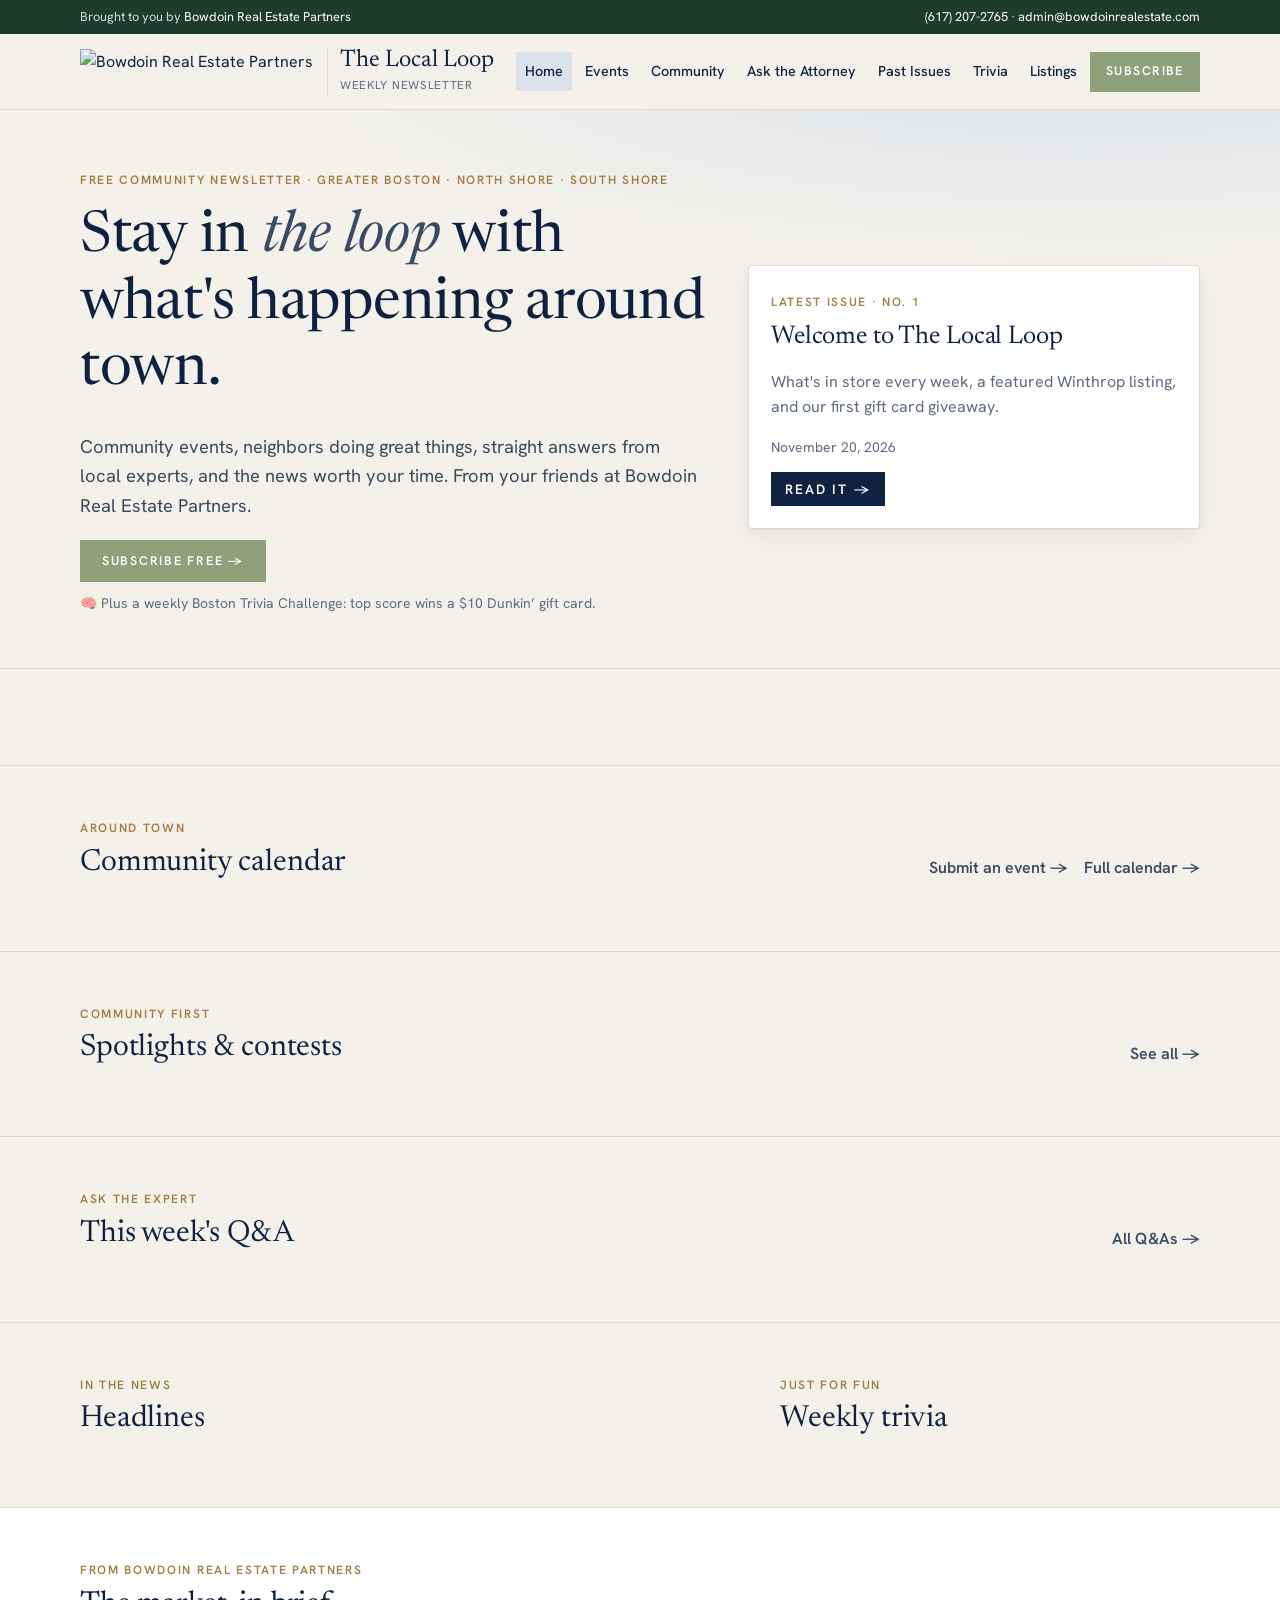
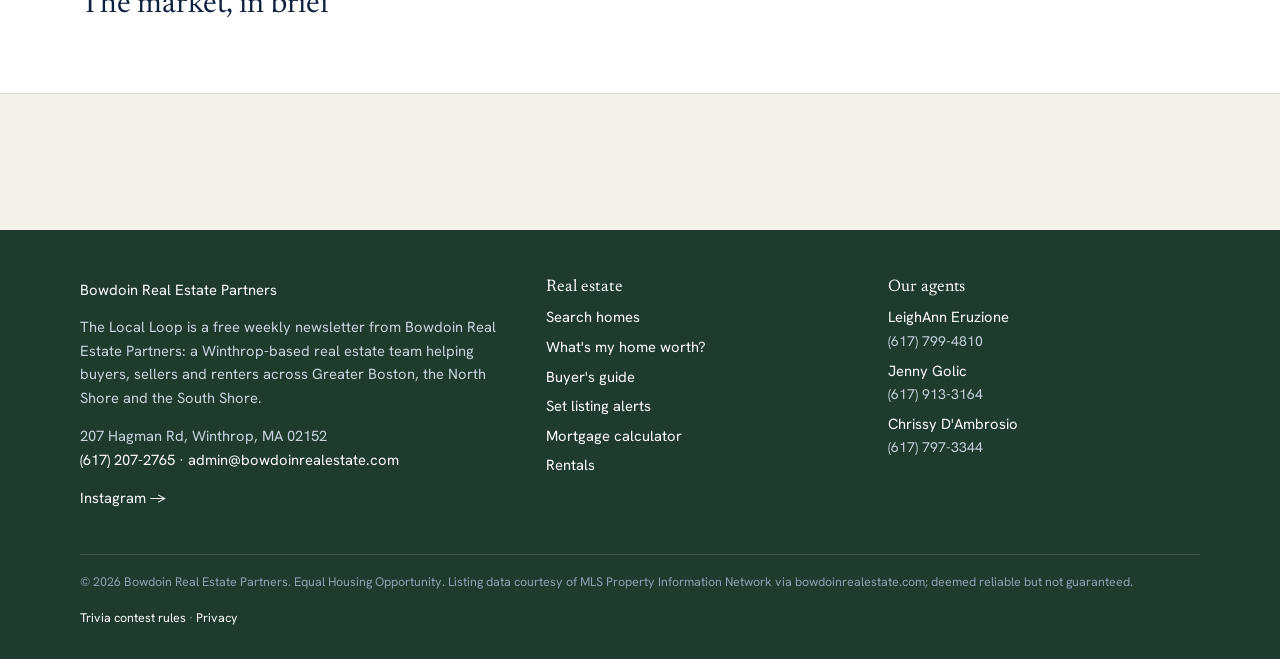
==== commit f1f56bbc: "Market in brief replaces listings; Dunkin' trivia prize" ====
--- a/index.html
+++ b/index.html
@@ -19,7 +19,7 @@
       <h1 style="margin-top:14px">Stay in <em>the loop</em> with what's happening around town.</h1>
       <p class="lead">Community events, neighbors doing great things, straight answers from local experts, and the news worth your time. From your friends at Bowdoin Real Estate Partners.</p>
       <div id="hero-signup"></div>
-      <p class="small muted" style="margin-top:10px">🧠 Plus a weekly Boston Trivia Challenge: top score wins an Amazon gift card.</p>
+      <p class="small muted" style="margin-top:10px">🧠 Plus a weekly Boston Trivia Challenge: top score wins a $10 Dunkin’ gift card.</p>
     </div>
     <div id="latest"></div>
   </div></section>
@@ -55,20 +55,9 @@
   </div></section>
 
   <section class="block" style="background:#fff"><div class="wrap">
-    <div class="sec-head"><div><span class="eyebrow">From Bowdoin Real Estate Partners</span><h2>Home &amp; market</h2></div>
-      <a class="more" id="listings-more" href="#" target="_blank" rel="noopener">All Bowdoin listings →</a></div>
-    <div id="market" style="margin-bottom:24px"></div>
-    <div class="grid g4" id="listings"></div>
-    <div class="grid g2" style="margin-top:28px">
-      <div class="card pad" id="ask">
-        <span class="eyebrow">Ask an agent</span>
-        <h3 style="font-size:1.6rem;margin-top:8px">Got a real estate question?</h3>
-        <p>Buying, selling, renting, or just curious what your home is worth? Send us your question and we'll always reply to you directly.</p>
-        <div class="acts"><a class="btn" id="ask-btn" href="#" target="_blank" rel="noopener">Ask your question →</a>
-        <a class="btn ghost" href="https://www.bowdoinrealestate.com/home-valuation" target="_blank" rel="noopener">Free home valuation</a></div>
-      </div>
-      <div><div class="quick-links" id="quick"></div><div class="grid" id="agents" style="margin-top:18px;grid-template-columns:repeat(auto-fit,minmax(180px,1fr))"></div></div>
-    </div>
+    <div class="sec-head"><div><span class="eyebrow">From Bowdoin Real Estate Partners</span><h2 id="market-title">The market, in brief</h2></div></div>
+    <div id="market-block"></div>
+    <a id="ask-btn" href="#" hidden></a>
   </div></section>
 
   <section class="block"><div class="wrap" id="signup-box"></div></section>
--- a/assets/style.css
+++ b/assets/style.css
@@ -230,3 +230,12 @@
 section[hidden]{display:none}
 .brand-name{white-space:nowrap}
 @media(min-width:861px){nav.main a{padding:8px 9px;font-size:.9rem}}
+
+/* all-season events (markets, rinks) */
+.season-wrap{margin-top:28px}
+.season-grid{display:grid;grid-template-columns:repeat(auto-fill,minmax(240px,1fr));gap:12px}
+.card.season{padding:16px;border-top:3px solid var(--sage)}
+.card.season h4{margin:8px 0 4px;font-family:'Newsreader',Georgia,serif;font-size:1.15rem}
+.card.season h4 a{color:var(--ink);text-decoration:none}
+.card.season p{margin:8px 0 0}
+.qa-teaser .dek{font-family:'Newsreader',Georgia,serif;font-style:italic;font-size:1.15rem;color:var(--harbor);margin:4px 0 12px}
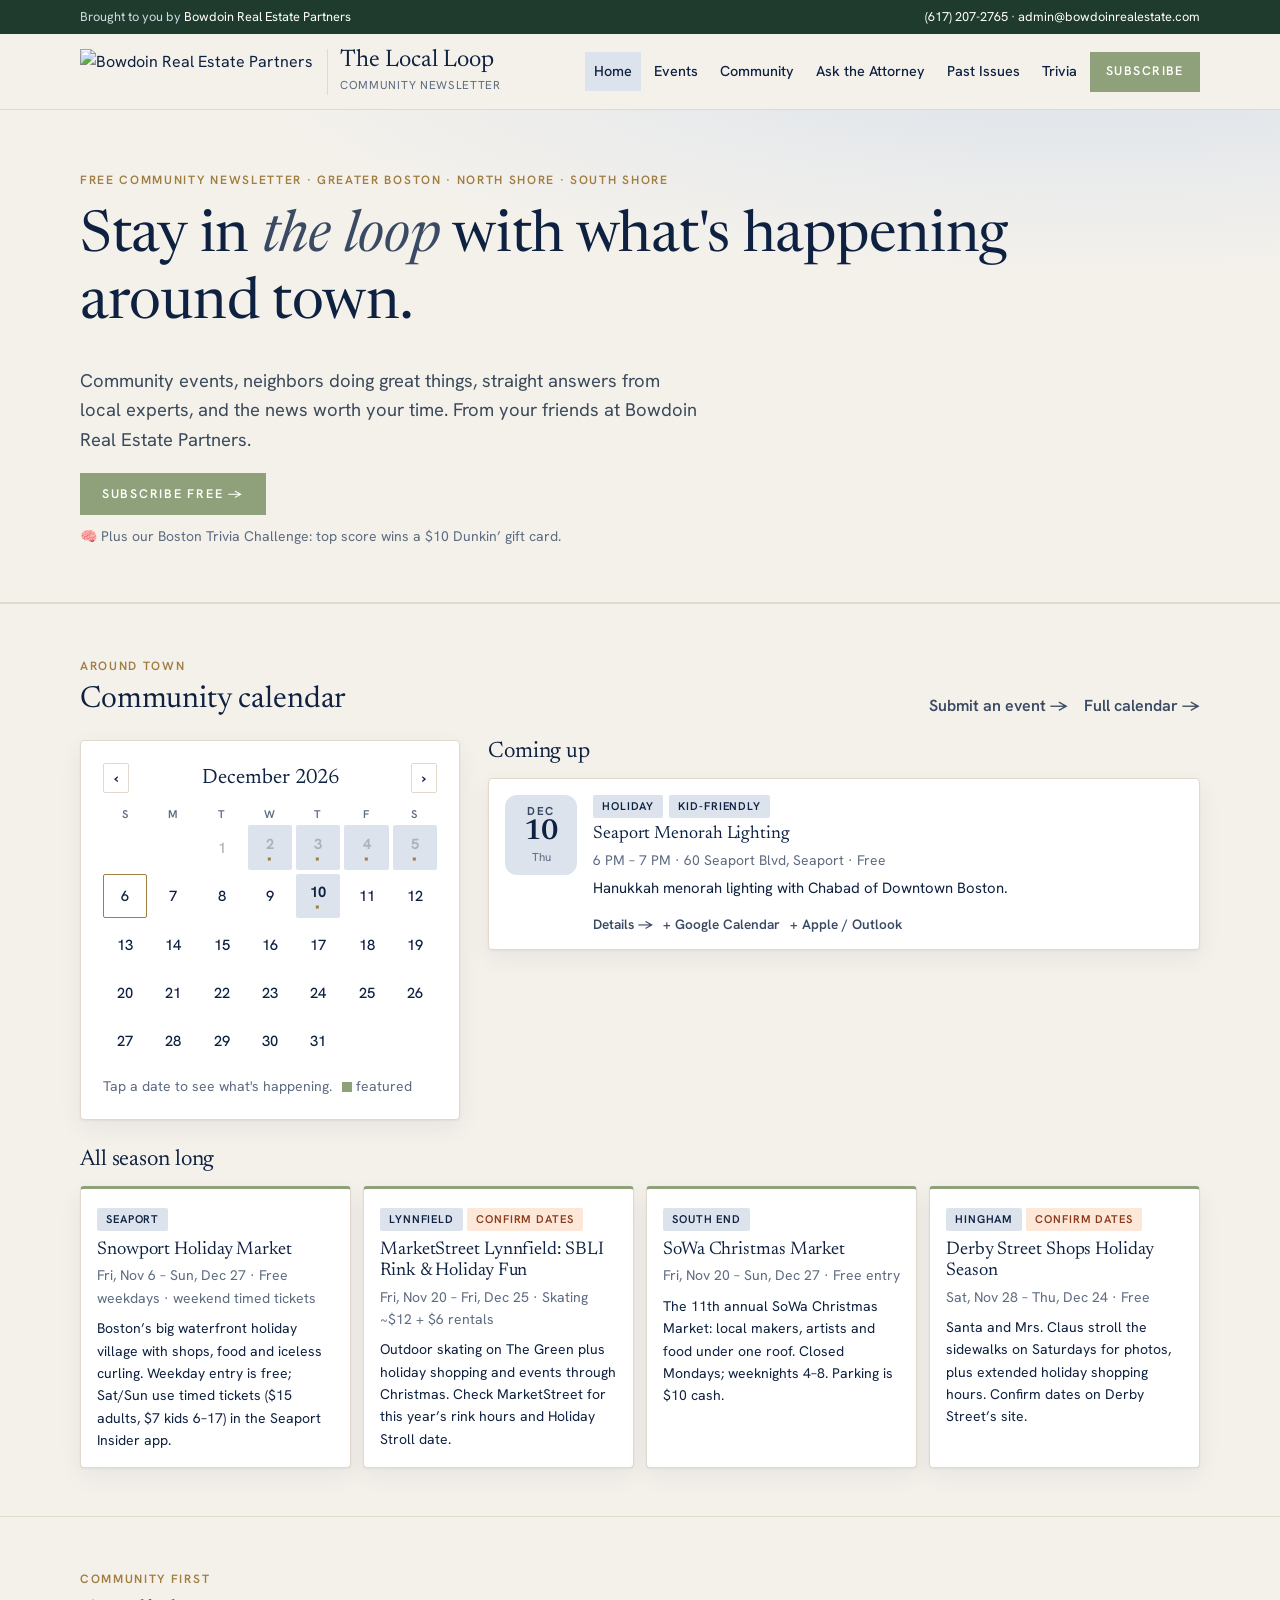
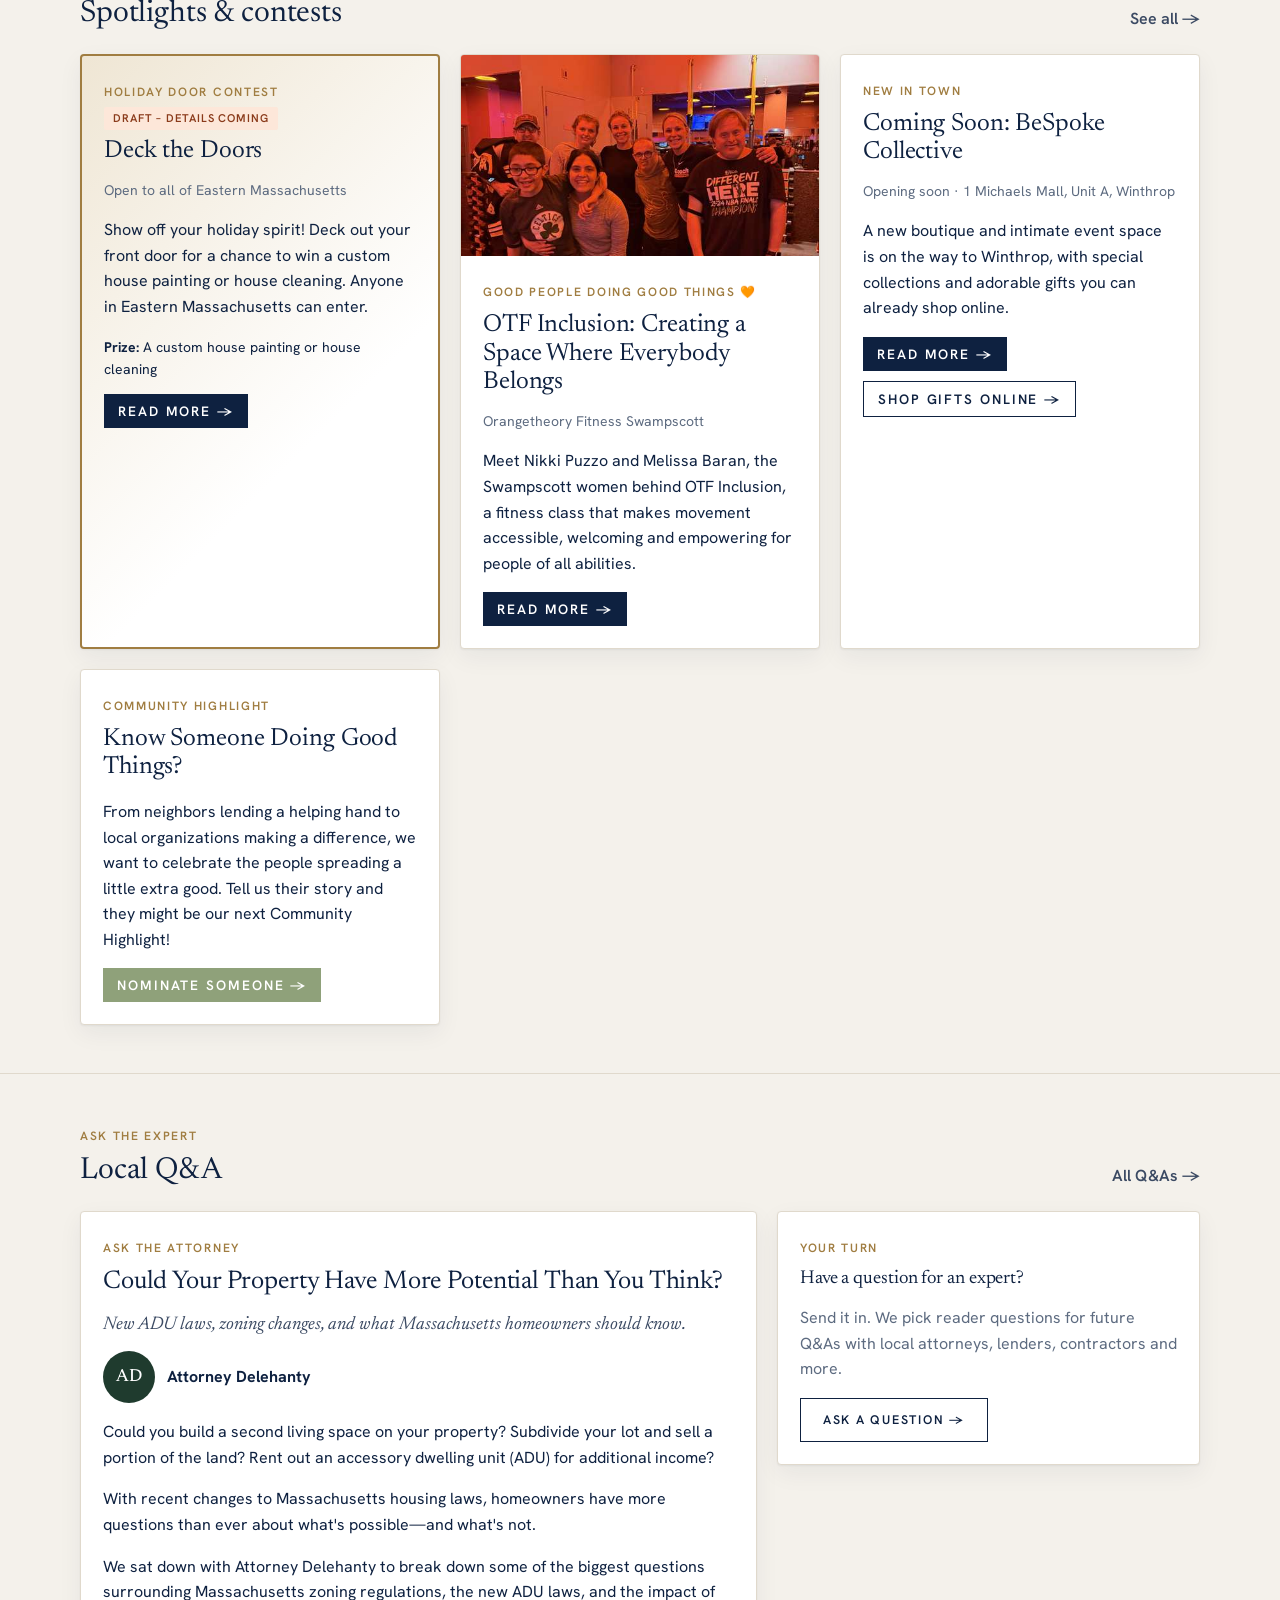
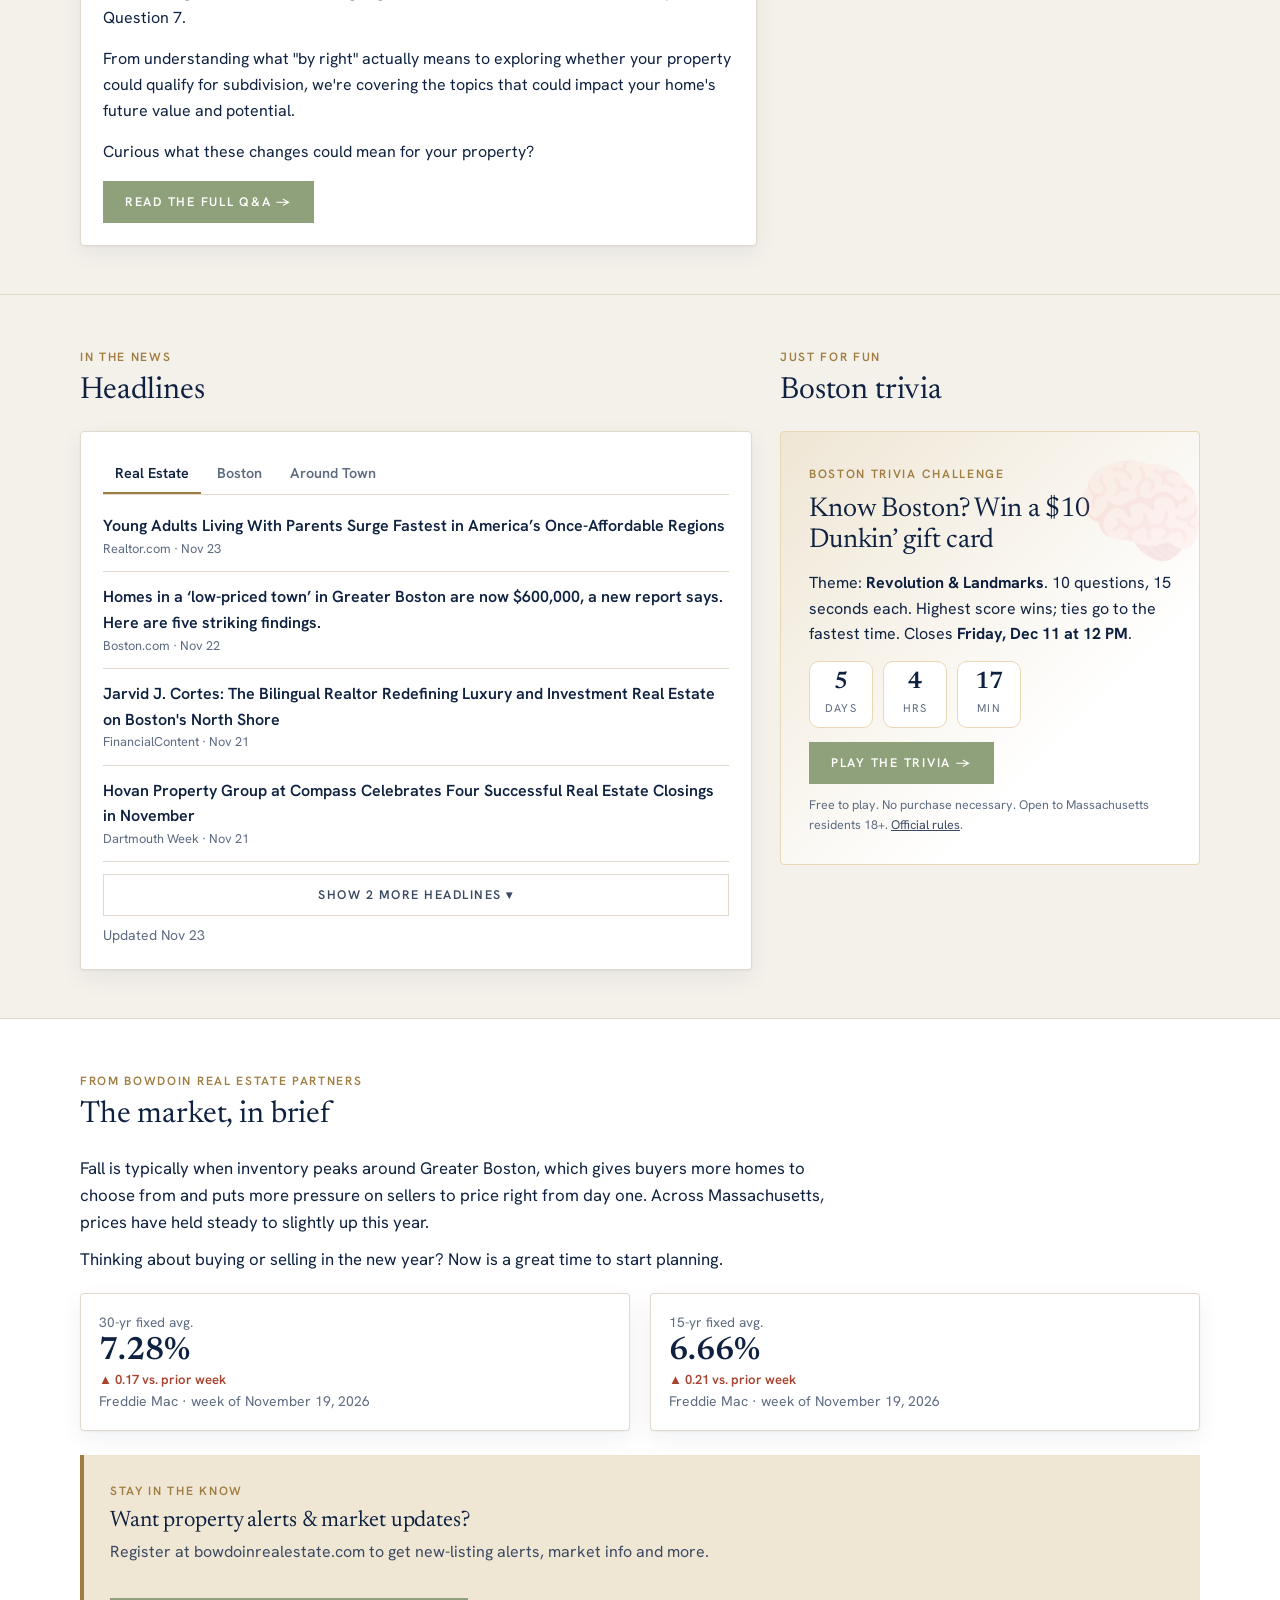
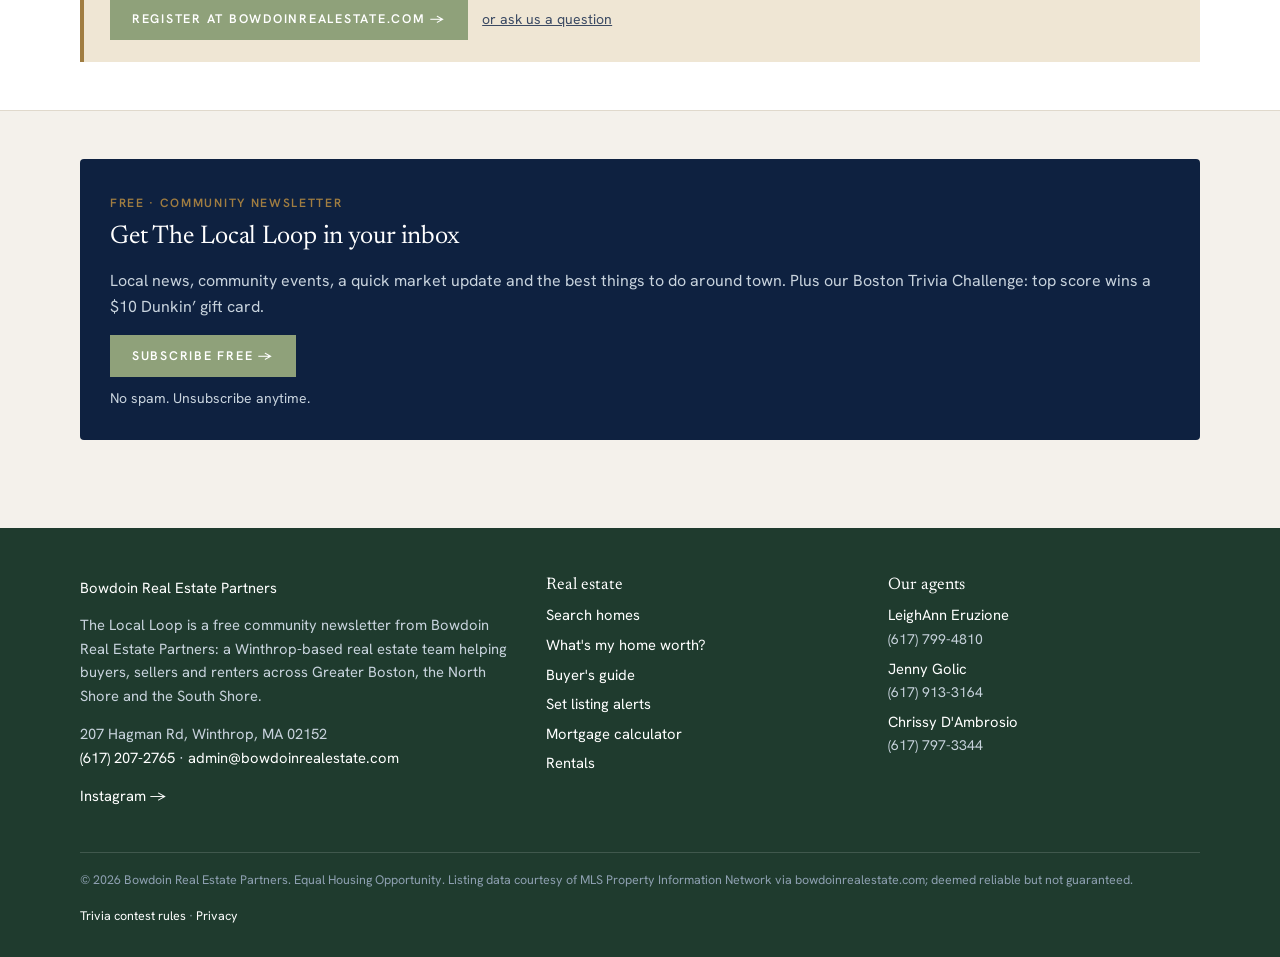
==== commit d512fe0d: "Remove latest issue card and weekly wording" ====
--- a/index.html
+++ b/index.html
@@ -13,15 +13,14 @@
 </head>
 <body data-page="home">
 <main>
-  <section class="hero"><div class="wrap hero-grid">
+  <section class="hero"><div class="wrap hero-grid" style="grid-template-columns:1fr">
     <div>
       <span class="eyebrow">Free community newsletter · Greater Boston · North Shore · South Shore</span>
       <h1 style="margin-top:14px">Stay in <em>the loop</em> with what's happening around town.</h1>
       <p class="lead">Community events, neighbors doing great things, straight answers from local experts, and the news worth your time. From your friends at Bowdoin Real Estate Partners.</p>
       <div id="hero-signup"></div>
-      <p class="small muted" style="margin-top:10px">🧠 Plus a weekly Boston Trivia Challenge: top score wins a $10 Dunkin’ gift card.</p>
+      <p class="small muted" style="margin-top:10px">🧠 Plus our Boston Trivia Challenge: top score wins a $10 Dunkin’ gift card.</p>
     </div>
-    <div id="latest"></div>
   </div></section>
 
   <section class="block"><div class="wrap" id="featured-event"></div></section>
@@ -39,7 +38,7 @@
   </div></section>
 
   <section class="block"><div class="wrap">
-    <div class="sec-head"><div><span class="eyebrow">Ask the expert</span><h2>This week's Q&amp;A</h2></div><a class="more" href="qa.html">All Q&amp;As →</a></div>
+    <div class="sec-head"><div><span class="eyebrow">Ask the expert</span><h2>Local Q&amp;A</h2></div><a class="more" href="qa.html">All Q&amp;As →</a></div>
     <div id="qa-teaser"></div>
   </div></section>
 
@@ -49,7 +48,7 @@
       <div id="news"></div>
     </div>
     <div>
-      <div class="sec-head"><div><span class="eyebrow">Just for fun</span><h2>Weekly trivia</h2></div></div>
+      <div class="sec-head"><div><span class="eyebrow">Just for fun</span><h2>Boston trivia</h2></div></div>
       <div id="giveaway"></div>
     </div>
   </div></section>
--- a/assets/style.css
+++ b/assets/style.css
@@ -239,3 +239,38 @@
 .card.season h4 a{color:var(--ink);text-decoration:none}
 .card.season p{margin:8px 0 0}
 .qa-teaser .dek{font-family:'Newsreader',Georgia,serif;font-style:italic;font-size:1.15rem;color:var(--harbor);margin:4px 0 12px}
+
+/* market in brief */
+.market-note{max-width:760px;font-size:1.05rem;margin-bottom:20px}
+.market-note p{margin:0 0 10px}
+.market-cta{margin-top:24px;display:flex;gap:20px;align-items:center;justify-content:space-between;flex-wrap:wrap;background:var(--brass-soft);border-left:4px solid var(--brass);padding:22px 26px}
+.market-cta h3{margin:6px 0 4px;font-size:1.4rem}
+.market-cta p{margin:0;color:var(--harbor)}
+.market-cta .acts{display:flex;gap:14px;align-items:center;flex-wrap:wrap}
+
+/* collapsible lists + phone-friendly spacing */
+.clamped:not(.open) > .clamp-x{display:none!important}
+.clamp-btn{display:block;width:100%;margin:12px 0 0;padding:12px;background:#fff;border:1px solid var(--line);color:var(--harbor);font:600 .78rem var(--sans);letter-spacing:.12em;text-transform:uppercase;cursor:pointer}
+.clamp-btn:hover{border-color:var(--harbor)}
+@media (max-width:700px){
+  section.block{padding:30px 0}
+  .hero{padding:28px 0 24px}
+  .hero p.lead{font-size:1.02rem}
+  .sec-head{margin-bottom:14px}
+  .sec-head h2{font-size:1.5rem}
+  .wrap{padding:0 16px}
+  .card.pad{padding:16px}
+  .event{grid-template-columns:54px 1fr;gap:12px;padding:12px}
+  .datebox .d{font-size:1.4rem}
+  .event .desc{display:-webkit-box;-webkit-line-clamp:2;-webkit-box-orient:vertical;overflow:hidden}
+  .news-list li{padding:10px 0}
+  .news-list .small{display:none}
+  .card.season p{display:-webkit-box;-webkit-line-clamp:2;-webkit-box-orient:vertical;overflow:hidden}
+  .features-grid{gap:14px}
+  .feature .fimg{aspect-ratio:2/1}
+  .feature p{display:-webkit-box;-webkit-line-clamp:3;-webkit-box-orient:vertical;overflow:hidden}
+  .market-cta{padding:18px}
+  .market-cta .btn{width:100%;text-align:center}
+  .cal-grid{gap:2px}
+  .cd{font-size:.85rem}
+}
